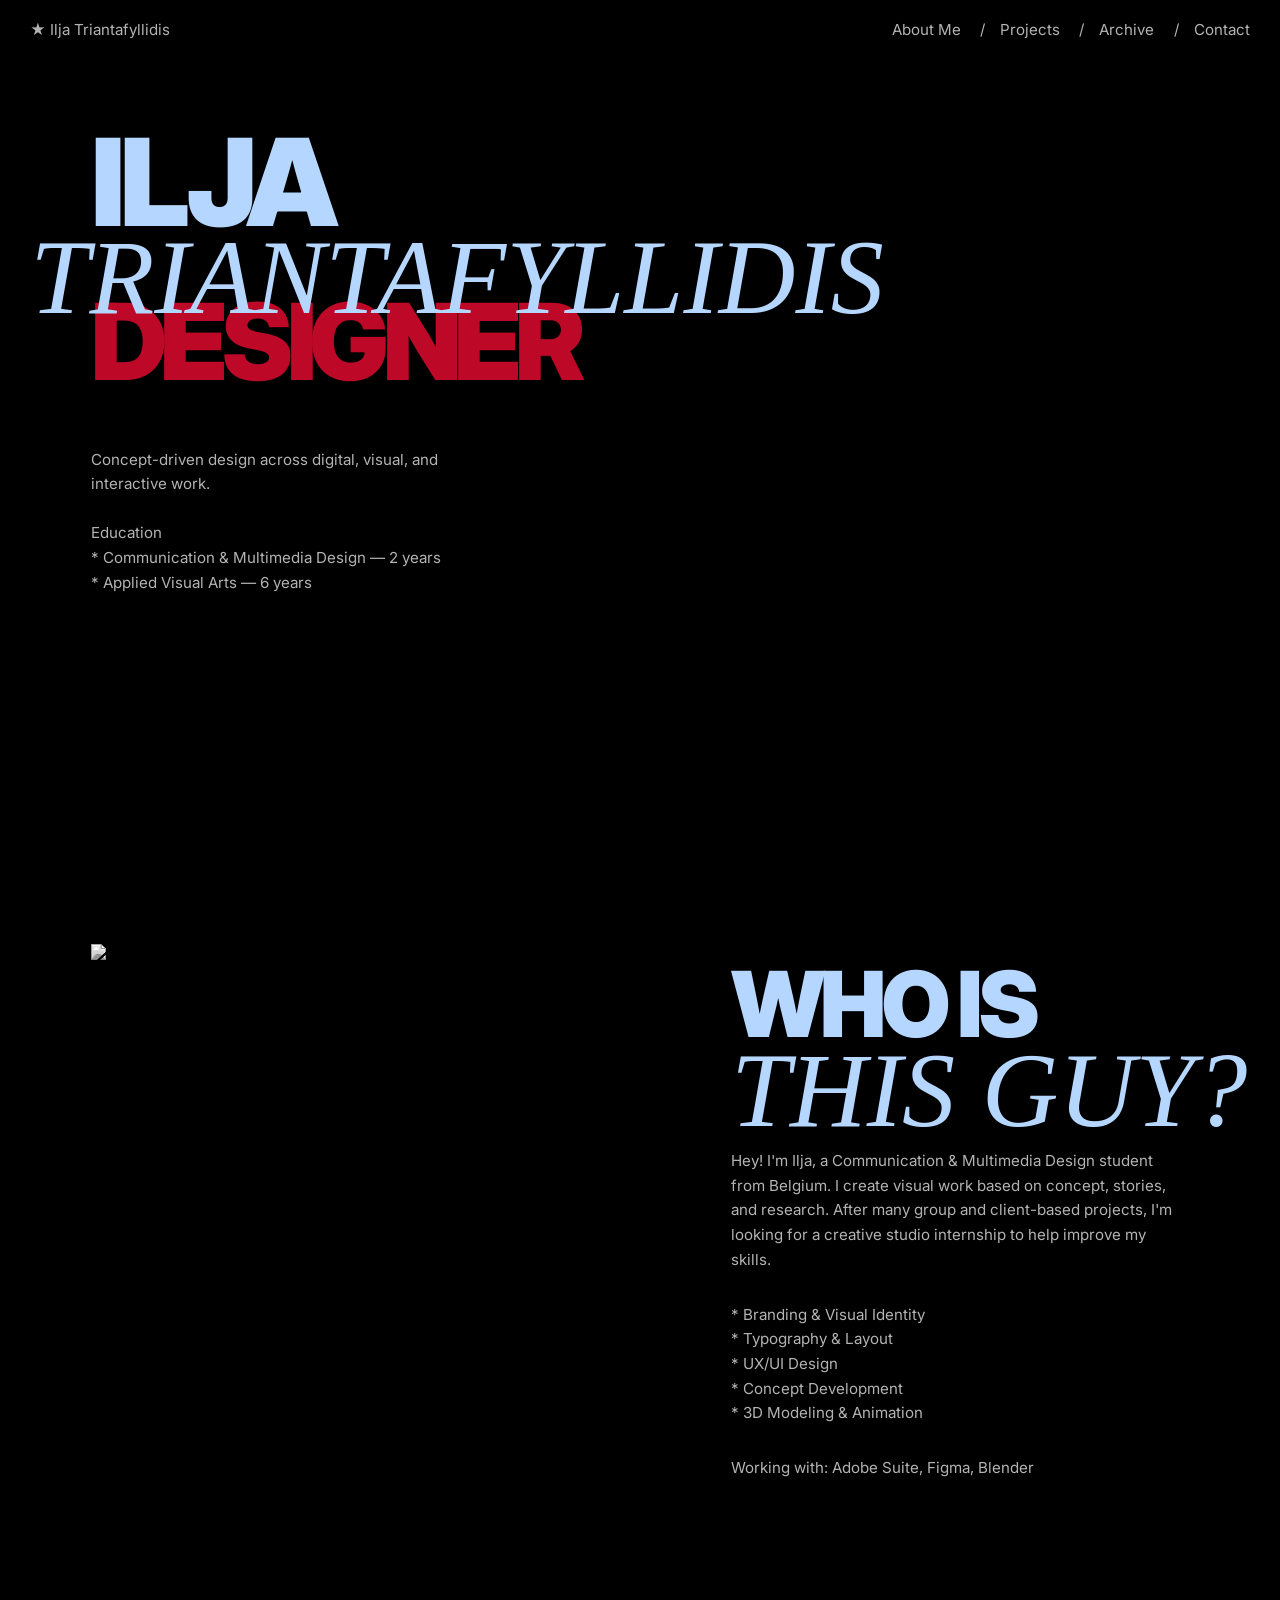
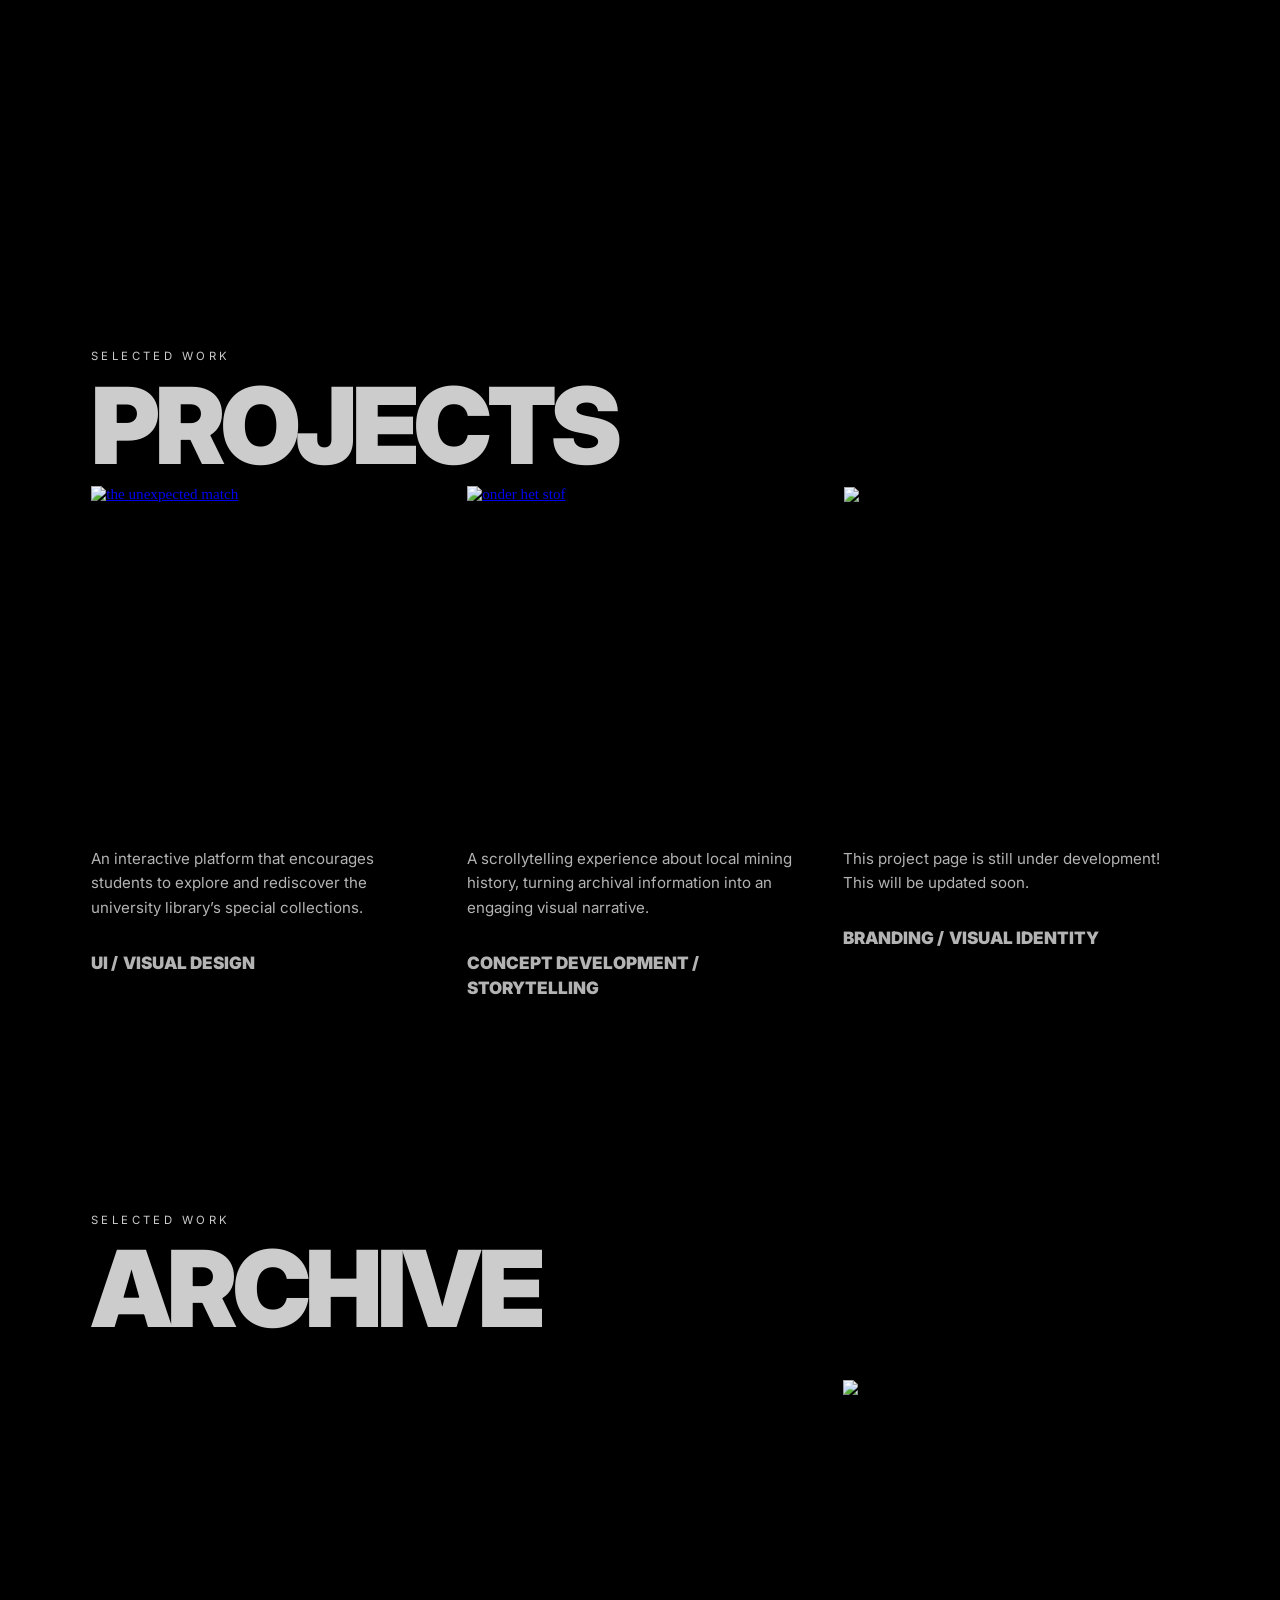
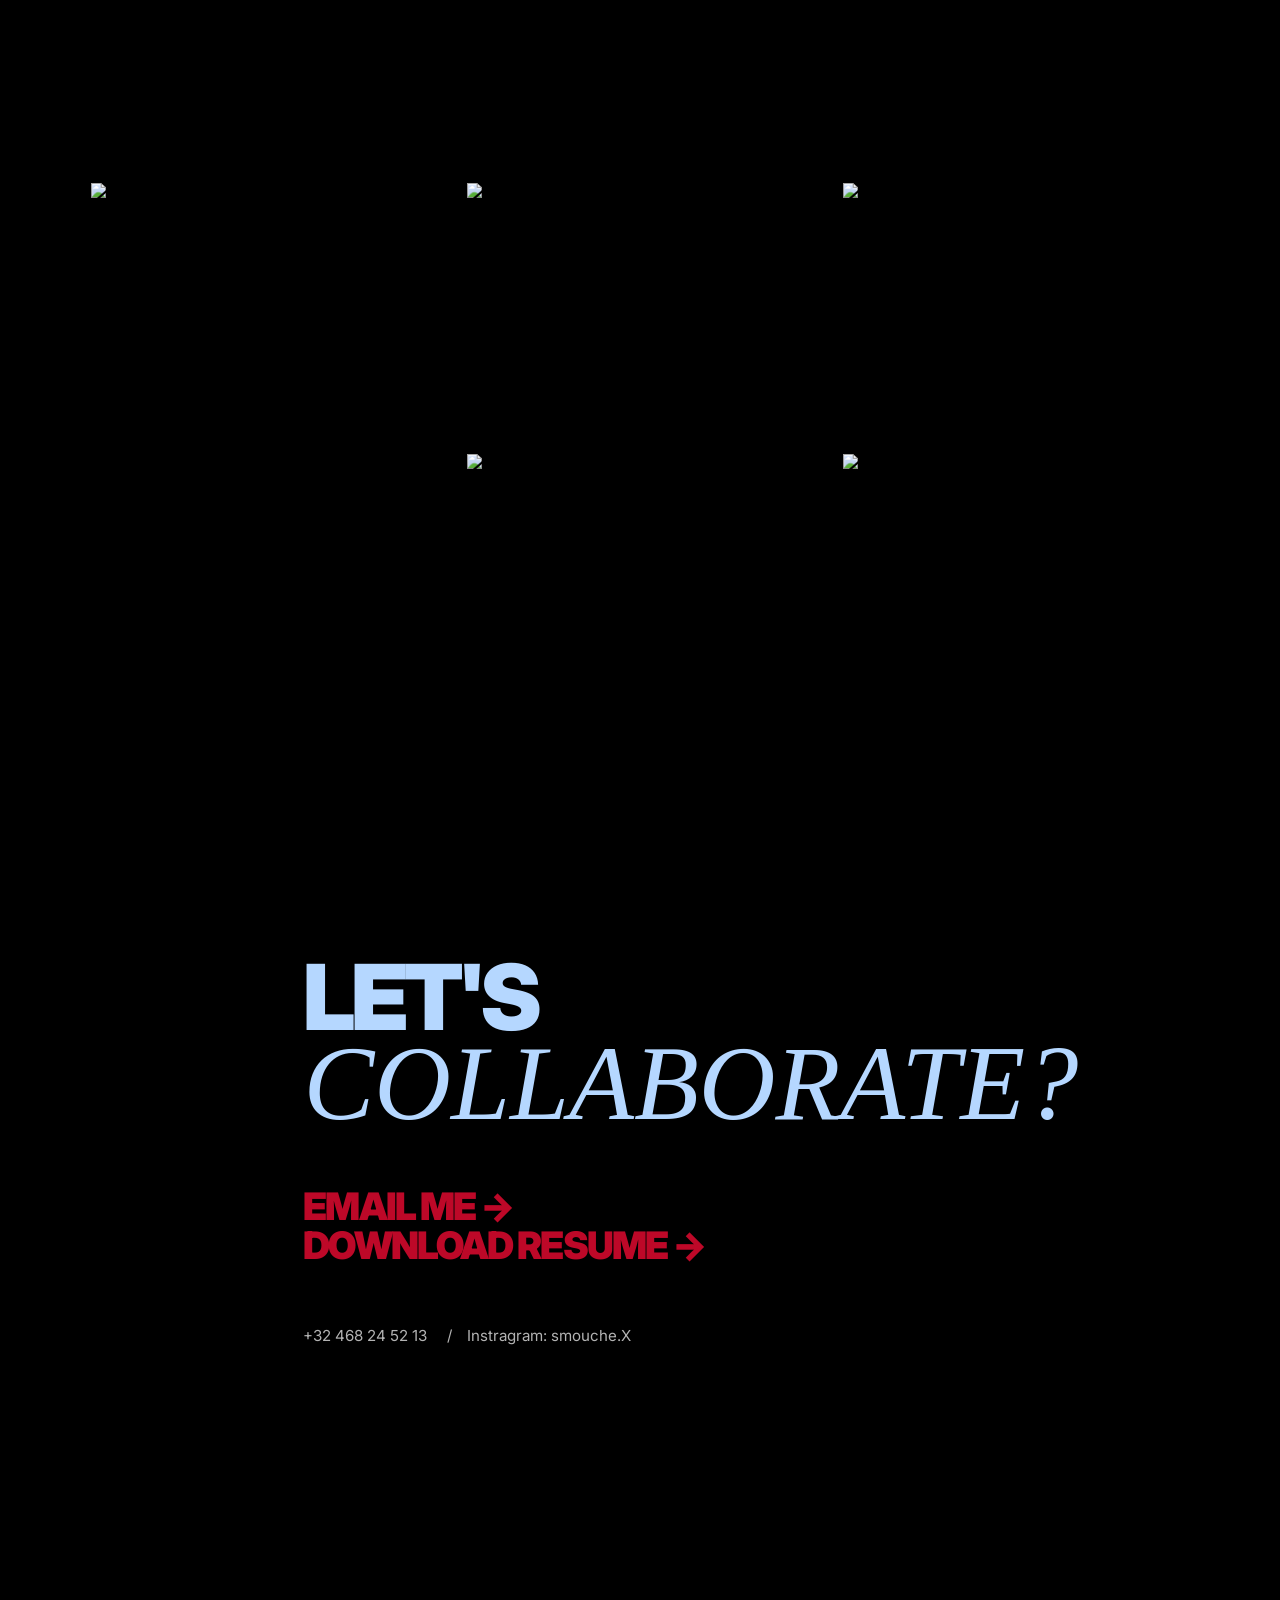
==== index.html @ 1c931ab2 "Add files via upload" ====
<!DOCTYPE html>
<html lang="en">

<head>
    <meta charset="UTF-8">
    <meta name="viewport" content="width=device-width, initial-scale=1.0">
    <meta name="description"
        content="Portfolio of Ilja Triantafyllidis, showcasing UX, visual design, and interactive projects.">
    <title>Ilja Triantafyllidis Portfolio</title>
    <link rel="stylesheet" href="css/reset.css">
    <link rel="stylesheet" href="css/style.css">

    <link rel="preconnect" href="https://fonts.googleapis.com">
    <link rel="preconnect" href="https://fonts.gstatic.com" crossorigin>
    <link
        href="https://fonts.googleapis.com/css2?family=Inter:ital,opsz,wght@0,14..32,100..900;1,14..32,100..900&display=swap"
        rel="stylesheet">
</head>

<body>
    <div class="pageRevealOverlay" aria-hidden="true"></div>

    <nav class="siteNav" aria-label="Primary navigation">
        <div class="siteNavBrand navLeft">
            <a href="index.html#top" class="homeLink">★ Ilja Triantafyllidis</a>
        </div>
        <div class="siteNavLinks">
            <ul class="siteNavList ulWhite">
                <li><a href="index.html#about">About Me</a></li>
                <li><a href="index.html#projects">Projects</a></li>
                <li><a href="index.html#archive">Archive</a></li>
                <li><a href="index.html#contact">Contact</a></li>
            </ul>
        </div>
    </nav>

    <div class="siteBackground background" aria-hidden="true">
        <div class="siteBackgroundLayer background1">
            <img src="assets/img/radialGradient.svg" alt="background gradient" class="radialGradientTop">
            <img src="assets/img/radialGradient.svg" alt="background gradient" class="radialGradientBottom">
            <div class="siteBackgroundFade fadeGradient"></div>
        </div>
    </div>

    <main id="top" class="siteMain">

        <section class="hero frame" aria-label="Introduction">
            <div class="heroTitle">
                <h1>ILJA</h1>
                <h2>TRIANTAFYLLIDIS</h2>
                <h3>DESIGNER</h3>
            </div>
            <p>Concept-driven design across digital, visual, and interactive work.<br><br>
                Education<br>* Communication & Multimedia Design — 2 years<br>* Applied Visual Arts — 6 years
            </p>
        </section>

        <section class="intro frame" id="about" aria-label="About">
            <div class="introMedia leftIntro">
                <figure class="imgIntroBox">
                    <img src="assets/img/port1.jpg" alt="ilja" class="imgIntroContent">
                </figure>
            </div>
            <div class="introContent rightIntro">
                <h4>WHO IS</h4>
                <h2> THIS GUY?</h2>
                <p>Hey! I'm Ilja, a Communication & Multimedia Design student from Belgium.
                    I create visual work based on concept, stories, and research.
                    After many group and client-based projects, I'm looking for a creative studio internship
                    to help improve
                    my skills.</p>
                <p>* Branding & Visual Identity<br>
                    * Typography & Layout<br>
                    * UX/UI Design<br>
                    * Concept Development<br>
                    * 3D Modeling & Animation</p>
                <p class="noMargin">Working with: Adobe Suite, Figma, Blender</p>
            </div>
        </section>

        <section class="projects" id="projects" aria-label="Projects">
            <h6>SELECTED WORK</h6>
            <h3>PROJECTS</h3>
            <div class="projectItems">
                <article class="projectItem">
                    <a href="theUnexpectedMatch.html">
                        <img src="assets/img/theUnexpectedMatch.png" alt="the unexpected match" class="projectImg">
                    </a>
                    <p>An interactive platform that encourages students to explore and rediscover the university
                        library’s special collections.</p>
                    <ul>
                        <li>UI</li>
                        <li>VISUAL DESIGN</li>
                    </ul>
                </article>
                <article class="projectItem">
                    <a href="underTheDust.html">
                        <img src="assets/img/onderHetStof.png" alt="onder het stof" class="projectImg">
                    </a>
                    <p>A scrollytelling experience about local mining history, turning archival information into an
                        engaging visual narrative.</p>
                    <ul>
                        <li>CONCEPT DEVELOPMENT</li>
                        <li>STORYTELLING</li>
                    </ul>
                </article>
                <article class="projectItem">
                    <a href="codeCompass.html">
                        <img src="assets/img/codeCompass.svg" alt="" class="projectImg">
                    </a>
                    <p>This project page is still under development! This will be updated soon.</p>
                    <ul>
                        <li>BRANDING</li>
                        <li>VISUAL IDENTITY</li>
                    </ul>
                </article>

            </div>
        </section>

        <section class="archive" id="archive" aria-label="Archive">
            <h6>SELECTED WORK</h6>
            <h3>ARCHIVE</h3>

            <div class="archiveGrid" aria-label="Archive gallery">
                <article class="archiveCell archiveItem cell-a">
                    <video class="archiveImg" muted loop autoplay playsinline>
                        <source src="assets/img/blenderAnimation.mp4" type="video/mp4">
                    </video>
                    <span class="archiveTitle">Blender Animation</span>
                </article>
                <article class="archiveCell archiveItem cell-b">
                    <img src="assets/img/B.png" alt="Archive image 2" class="archiveImg">
                    <span class="archiveTitle">Blender Scene</span>
                </article>
                <article class="archiveCell archiveItem cell-c">
                    <img src="assets/img/A.png" alt="Archive image 1" class="archiveImg">
                    <span class="archiveTitle">Blender Scene</span>
                </article>
                <article class="archiveCell archiveItem archivePan cell-d">
                    <img src="assets/img/D.jpg" alt="Archive image 4" class="archiveImg">
                    <span class="archiveTitle">Digital Illustration</span>
                </article>
                <article class="archiveCell archiveItem cell-e">
                    <img src="assets/img/E.jpg" alt="Archive image 5" class="archiveImg">
                    <span class="archiveTitle">Digital Illustration</span>
                </article>
                <article class="archiveCell archiveItem cell-f">
                    <img src="assets/img/F.jpg" alt="Archive image 6" class="archiveImg">
                    <span class="archiveTitle">Digital Illustration</span>
                </article>
                <article class="archiveCell archiveItem cell-g">
                    <img src="assets/img/G.jpg" alt="Archive image 7" class="archiveImg">
                    <span class="archiveTitle">Digital Illustration</span>
                </article>
            </div>


        </section>

        <aside class="archiveModal" id="archiveModal" aria-hidden="true" role="dialog" aria-modal="true"
            aria-label="Archive image viewer">
            <button type="button" class="archiveModalClose" id="archiveModalClose"
                aria-label="Close image popup">×</button>
            <div class="archiveModalViewport" id="archiveModalViewport">
                <img src="" alt="" class="archiveModalImage" id="archiveModalImage">
            </div>
        </aside>

        <section class="contact frame" id="contact" aria-label="Contact">
            <h4>LET'S</h4>
            <h2>COLLABORATE?</h2>
            <div class="contactLinks">
                <a href="mailto:triantafyllidis.ilja@gmail.com">EMAIL ME →</a>
                <a href="assets/files/Ilja_Resume.pdf" download>DOWNLOAD RESUME →</a>
            </div>
            <ul class="contactMeta ulWhite">
                <li><a href="tel:+32468245213">+32 468 24 52 13</a></li>
                <li><a href="https://instagram.com/smouche.X" target="_blank" rel="noopener noreferrer">Instragram: smouche.X</a></li>
            </ul>
        </section>

    </main>

    <div class="background2" aria-hidden="true">
        <img src="assets/img/radialGradient2.svg" alt="" class="radialGradientContact">
    </div>



    <script src="js/script.js"></script>
</body>

</html>
---- css/style.css ----
/* Custom styles */

/* ========================================
   PAGE REVEAL ANIMATION
   ======================================== */

@keyframes revealPage {
    0% {
        transform: translateX(-40vw) skewX(-20deg);
        width: 200%;
    }

    100% {
        transform: translateX(200vw) skewX(-20deg);
        width: 200%;
    }
}

.pageRevealOverlay {
    position: fixed;
    top: calc(-8vh / var(--page-zoom-scale, 1));
    left: 0;
    width: 200%;
    height: calc(116vh / var(--page-zoom-scale, 1));
    background-color: #000000;
    z-index: 9999;
    transform-origin: left center;
}

body.page-ready .pageRevealOverlay {
    animation: revealPage 1.2s ease-in-out forwards;
}

/* ========================================
   DESIGN TOKENS & VARIABLES
   ======================================== */

/* Color Palette */
:root {
    /* Text Colors */
    --color-text-primary: #ffffff;
    --color-text-secondary: #B5D7FF;
    --color-text-accent: #BD0828;

    /* Background Colors */
    --color-background-dark: #000000;

    /* Spacing Scale */
    --spacing-xs: 4px;
    --spacing-sm: 8px;
    --spacing-md: 16px;
    --spacing-lg: 32px;
    --spacing-xl: 64px;
    --spacing-2xl: 96px;
    --spacing-3xl: 128px;
    --spacing-4xl: 160px;
    --spacing-5xl: 224px;

    /* Animation */
    --timing-fast: 150ms;
    --timing-base: 200ms;
    --timing-slow: 300ms;
    --timing-slower: 700ms;
    --timing-slowest: 900ms;
    --easing-standard: cubic-bezier(0.22, 1, 0.36, 1);
    --easing-ease: ease;

    /* Z-Index Scale */
    --z-background: -10;
    --z-base: 0;
    --z-content: 1;
    --z-elevated: 5;
    --z-overlay: 10;
    --z-nav: 30;
    --z-modal: 200;

    /* Breakpoints */
    --breakpoint-md: 900px;
    --breakpoint-sm: 768px;

    /* Deprecated: Use new naming */
    --color-primarytext: #ffffff;
    --color-secondarytext: #B5D7FF;
    --color-accenttext: #BD0828;
    --color-background: #000000;
}

/* Typography */

h3,
h5,
h6,
p {
    opacity: 0.8;
}

h1 {
    font-family: 'Inter';
    font-size: 128px;
    font-style: normal;
    font-weight: 900;
    line-height: 128px;
    letter-spacing: -5px;
    color: var(--color-text-secondary);
}

h2 {
    font-family: Georgia;
    font-size: 112px;
    font-style: italic;
    font-weight: 400;
    line-height: 72px;
    color: var(--color-text-secondary);
}

.h2-reveal {
    transition: left 700ms cubic-bezier(0.22, 1, 0.36, 1) 400ms;
    will-change: left;
}

h3 {
    font-family: 'Inter';
    font-size: 112px;
    font-style: normal;
    font-weight: 900;
    line-height: 128px;
    letter-spacing: -5px;
    color: var(--color-text-primary);
}

h4 {
    font-family: 'Inter';
    font-size: 96px;
    font-style: normal;
    font-weight: 900;
    line-height: 128px;
    letter-spacing: -5px;
    color: var(--color-text-secondary);
}

h5 {
    font-family: 'Inter';
    font-size: 72px;
    font-style: normal;
    font-weight: 900;
    line-height: 72px;
    letter-spacing: -4px;
    color: var(--color-text-primary);
}

h6 {
    font-family: 'Inter';
    font-size: 12px;
    font-style: normal;
    font-weight: 400;
    line-height: 16px;
    letter-spacing: 3.6px;
    color: var(--color-text-primary);
}

p {
    font-family: 'Inter';
    font-size: 16px;
    font-style: normal;
    font-weight: 400;
    line-height: 26px;
    opacity: 0.7;
    color: var(--color-text-primary);
    margin-bottom: var(--spacing-lg);
}

span {
    font-weight: 900;
}

.contactLinks a {
    font-family: 'Inter';
    font-size: 40px;
    font-style: normal;
    font-weight: 900;
    line-height: 38px;
    letter-spacing: -2px;
    color: var(--color-text-accent);
    text-decoration: none;
    display: inline-block;
    width: fit-content;
    transform-origin: left center;
    transform: skewX(0deg);
    transition: transform 240ms var(--easing-standard);
}

.contactLinks a:hover {
    transform: skewX(-20deg);
}

.contactMeta a,
.contactMeta a:link,
.contactMeta a:visited,
.contactMeta a:active {
    font: inherit;
    font-style: normal;
    line-height: inherit;
    letter-spacing: 0;
    color: inherit;
    text-decoration: none;
    font-weight: 400;
    display: inline-block;
    transform-origin: left center;
    transform: skewX(0deg);
    transition: transform 240ms var(--easing-standard), font-weight var(--timing-fast) var(--easing-ease), opacity var(--timing-base) var(--easing-ease);
}

.contactMeta a:hover {
    transform: skewX(-20deg);
    opacity: 1;
}

ul {
    font-family: 'Inter';
    font-size: 18px;
    font-style: normal;
    font-weight: 900;
    line-height: 26px;
    opacity: 0.7;
    color: var(--color-text-primary);
    display: flex;
    flex-wrap: wrap;
    margin-bottom: var(--spacing-lg);
}

.ulWhite {
    font-weight: 400;
    font-size: 16px;
}

.ulWhite li:not(:last-child)::after {
    margin-left: var(--spacing-md);
    margin-right: var(--spacing-md);
}

li:not(:last-child)::after {
    content: " /";
    margin-right: 5px;
}

/* Overall */

body {
    position: relative;
    background: var(--color-background-dark);
}

html {
    scroll-behavior: smooth;
}

main {
    display: flex;
    flex-direction: column;
    max-width: 1440px;
    padding-left: var(--spacing-2xl);
    padding-right: var(--spacing-2xl);
    margin: 0 auto;
}


/* nav */

nav {
    position: fixed;
    top: 0;
    left: 0;
    width: 100%;
    height: 64px;
    display: flex;
    align-items: center;
    justify-content: space-between;
    padding-left: var(--spacing-lg);
    padding-right: var(--spacing-lg);
    box-sizing: border-box;
    z-index: var(--z-nav);
    background-color: transparent;
    transition: background-color var(--timing-slow) var(--easing-ease);
}

nav.is-scrolled {
    background-color: var(--color-background-dark);
}

nav p,
nav ul {
    margin: 0;
}

nav .homeLink {
    font-family: 'Inter';
    font-size: 16px;
    font-style: normal;
    font-weight: 400;
    line-height: 26px;
    opacity: 0.7;
    color: var(--color-text-primary);
    text-decoration: none;
    letter-spacing: 0;
    display: inline-block;
    transform-origin: left center;
    transform: skewX(0deg);
    transition: transform 240ms var(--easing-standard), opacity var(--timing-base) var(--easing-ease);
}

nav .homeLink:hover {
    transform: skewX(-20deg);
    opacity: 1;
}

nav .ulWhite a {
    font: inherit;
    font-style: normal;
    line-height: inherit;
    letter-spacing: 0;
    color: inherit;
    text-decoration: none;
    font-weight: 400;
    display: inline-block;
    transform-origin: left center;
    transform: skewX(0deg);
    transition: transform 240ms var(--easing-standard), font-weight var(--timing-fast) var(--easing-ease), opacity var(--timing-base) var(--easing-ease);
}

nav .ulWhite a:hover {
    transform: skewX(-20deg);
    opacity: 1;
}

nav .ulWhite a.active {
    font-weight: 900;
}

#top,
#projects,
#about,
#archive,
#contact {
    scroll-margin-top: 32px;
}

/* jumpbutton */

.jumpButton {
    position: fixed;
    bottom: 32px;
    right: 32px;
    z-index: 100;
}

.jumpLink {
    font-family: 'Inter';
    font-size: 32px;
    font-style: normal;
    font-weight: 900;
    line-height: 38px;
    letter-spacing: -1px;
    color: var(--color-text-primary);
    text-decoration: none;
    display: inline-block;
    transform-origin: left center;
    transform: skewX(0deg);
    transition: transform 240ms var(--easing-standard);
}

.jumpLink:hover {
    transform: skewX(-20deg);
}

/* frames */

.frame {
    min-height: 700px;
    max-height: 1000px;
}

/* red background */

.background1 {
    position: absolute;
    top: -50px;
    left: 0;
    width: 100%;
    z-index: var(--z-background);
    opacity: 1;
}

@media (prefers-reduced-motion: reduce) {
    .background1 {
        opacity: 1;
        transition: none;
    }

    .background2 {
        opacity: 1;
        transition: none;
    }
}

.radialGradientTop {
    position: relative;
    top: -200px;
    width: 100%;
}

.radialGradientBottom {
    position: relative;
    top: -500px;
    transform: scaleY(-1);
    width: 100%;
}

.fadeGradient {
    position: relative;
    top: -1200px;
    left: 0;
    width: 100%;
    height: 700px;
    background: linear-gradient(to bottom, rgba(0, 0, 0, 0) 0%, var(--color-background-dark) 100%);
    z-index: var(--z-base);
}

.radialGradientContact {
    position: absolute;
    bottom: 0;
    left: 0;
    width: 100%;
    display: block;
}

.background2 {
    position: absolute;
    left: 0;
    bottom: 0;
    width: 100%;
    z-index: var(--z-background);
    opacity: 0;
    transition: opacity var(--timing-slowest) var(--easing-ease);
    pointer-events: none;
}

body.is-loaded .background2 {
    opacity: 1;
}

/* Hero */

.hero {
    box-sizing: border-box;
    height: 100vh;
    padding-top: var(--spacing-3xl);
}

.hero p {
    width: 418px;
    margin-top: var(--spacing-md);
}

.hero h6 {
    margin-bottom: 32px;
}

.heroTitle h3 {
    color: var(--color-text-accent);
    position: relative;
    top: -32px;
    z-index: 5;
    opacity: 1;
    letter-spacing: -7px;
}

.heroTitle h2 {
    position: relative;
    left: -64px;
    z-index: 10;
}

/* Introduction */

.intro {
    box-sizing: border-box;
    height: 100vh;
    padding-top: var(--spacing-2xl);
    padding-bottom: var(--spacing-2xl);
    display: flex;
    flex-direction: row;
    margin-bottom: var(--spacing-4xl);
}

.intro .leftIntro,
.intro .introMedia {
    width: 50%;
    padding-right: var(--spacing-2xl);
    box-sizing: border-box;
}

.intro .rightIntro,
.intro .introContent {
    padding-left: var(--spacing-2xl);
    width: 50%;
    box-sizing: border-box;
}

.imgIntroBox {
    width: 100%;
    height: 100%;
    overflow: hidden;
}

.imgIntroContent {
    display: block;
    width: 100%;
    height: 100%;
    object-fit: cover;
    object-position: center;
    filter: grayscale(100%);
}

.intro h2 {
    position: relative;
    top: -10px;
    left: -252px;
    z-index: 10;
    width: fit-content;
    white-space: nowrap;
    margin-bottom: 16px;
}

.intro .noMargin {
    margin: 0;
}

/* Projects */

.projects {
    box-sizing: border-box;
    padding-top: 96px;
    padding-bottom: 96px;
}

.projectItems {
    display: flex;
    gap: var(--spacing-lg);
}

.projectItem {
    flex: 1;
    min-width: 0;
    position: relative;
}

.projectItem>a {
    position: relative;
    display: block;
}

.projectItem>a::before {
    content: "";
    position: absolute;
    top: 0;
    left: 0;
    width: 100%;
    aspect-ratio: 1/1;
    background: var(--color-text-secondary);
    opacity: 0;
    transform: translateX(0);
    transition: transform var(--timing-slow) var(--easing-ease), opacity var(--timing-slow) var(--easing-ease);
    pointer-events: none;
}

.projectImg {
    position: relative;
    z-index: 1;
    display: block;
    width: 100%;
    aspect-ratio: 1/1;
    object-fit: cover;
    object-position: center;
    margin-bottom: var(--spacing-md);
    transition: transform var(--timing-slow) var(--easing-ease);
}

.projectItem>a:hover::before {
    opacity: 1;
    transform: translateX(-10px);
}

.projectItem>a:hover .projectImg {
    transform: skewX(-6deg) translateX(6px);
}

/* archive */

.archive {
    box-sizing: border-box;
    padding-bottom: 96px;
    padding-top: 96px;
}

.archiveGrid {
    width: 100%;
    margin-top: 32px;
    display: grid;
    gap: var(--spacing-lg);
    grid-template-columns: repeat(3, minmax(0, 1fr));
    grid-template-rows: 1.55fr 1fr 1fr;
    grid-template-areas:
        "a a b"
        "c d e"
        "c f g";
    aspect-ratio: 6 / 5;
}

.archiveCell {
    position: relative;
    min-width: 0;
    min-height: 0;
    cursor: pointer;
}

.cell-a {
    grid-area: a;
}

.cell-b {
    grid-area: b;
}

.cell-c {
    grid-area: c;
}

.cell-d {
    grid-area: d;
}

.cell-e {
    grid-area: e;
}

.cell-f {
    grid-area: f;
}

.cell-g {
    grid-area: g;
}

.archiveItem::before {
    content: "";
    position: absolute;
    top: 0;
    left: 0;
    width: 100%;
    height: 100%;
    background: var(--color-text-secondary);
    opacity: 0;
    transform: translateX(0);
    transition: transform var(--timing-slow) var(--easing-ease), opacity var(--timing-slow) var(--easing-ease);
    pointer-events: none;
    z-index: 0;
}

.archiveImg {
    position: relative;
    z-index: 1;
    display: block;
    width: 100%;
    height: 100%;
    object-fit: cover;
    object-position: center;
    filter: brightness(1);
    transition: transform var(--timing-slow) var(--easing-ease), filter var(--timing-slow) var(--easing-ease);
}

.archiveTitle {
    position: absolute;
    top: var(--spacing-md);
    left: var(--spacing-md);
    z-index: 2;
    margin: 0;
    margin-left: 30px;
    font-family: 'Inter';
    font-size: 14px;
    font-style: normal;
    font-weight: 700;
    line-height: 1.2;
    letter-spacing: 0.5px;
    color: var(--color-text-primary);
    opacity: 0;
    transform: skewX(0deg) translateX(0) translateY(-4px);
    transition: opacity var(--timing-base) var(--easing-ease), transform var(--timing-base) var(--easing-ease);
    pointer-events: none;
}

.archivePan {
    overflow: visible;
}

.archivePanViewport,
.archiveModalViewport {
    position: absolute;
    inset: 0;
    display: flex;
    align-items: center;
    justify-content: center;
    transition: transform var(--timing-slow) var(--easing-ease);
}

.archivePanViewport {
    overflow: visible;
}

.archivePanClip {
    position: absolute;
    inset: 0;
    overflow: hidden;
}

.archivePanTrack,
.archiveModalTrack {
    display: flex;
    width: max-content;
    height: 100%;
    gap: 5px;
    will-change: transform;
    animation: archivePanLoop 60s linear infinite;
}

.archivePanTrack img,
.archiveModalTrack img {
    display: block;
    height: 100%;
    width: auto;
    flex: 0 0 auto;
    object-fit: cover;
    object-position: left center;
}

.archiveItem:hover::before {
    opacity: 1;
    transform: translateX(-10px);
}

.archiveItem:hover .archiveImg {
    transform: skewX(-6deg) translateX(6px);
    filter: brightness(0.72);
}

.archiveItem:hover .archiveTitle,
.archiveItem:focus-within .archiveTitle {
    opacity: 1;
    transform: skewX(-6deg) translateX(6px) translateY(0);
}

.archivePan:hover .archivePanViewport {
    transform: skewX(-6deg) translateX(6px);
}

@keyframes archivePanLoop {
    0% {
        transform: translateX(0);
    }

    100% {
        transform: translateX(calc(-50% - 2.5px));
    }
}

@media (max-width: 900px) {
    .archiveGrid {
        aspect-ratio: auto;
        grid-template-columns: repeat(2, minmax(0, 1fr));
        grid-template-rows: auto;
        grid-template-areas:
            "a a"
            "b c"
            "d e"
            "f g";
    }

    .archiveCell {
        aspect-ratio: 3 / 2;
    }

    .cell-c {
        aspect-ratio: 2 / 3;
    }
}

.archiveModal {
    position: fixed;
    inset: 0;
    z-index: var(--z-modal);
    display: flex;
    align-items: center;
    justify-content: center;
    padding: var(--spacing-lg);
    background: rgba(0, 0, 0, 0.82);
    opacity: 0;
    pointer-events: none;
    transition: opacity var(--timing-slow) var(--easing-ease);
}

.archiveModal.is-open {
    opacity: 1;
    pointer-events: auto;
}

.archiveModalImage {
    max-width: min(1100px, calc(100vw - 64px));
    max-height: calc(100vh - 64px);
    width: auto;
    height: auto;
    object-fit: contain;
    box-shadow: 0 14px 48px rgba(0, 0, 0, 0.45);
}

.archiveModal.is-pan {
    overflow: hidden;
}

.archiveModalViewport {
    position: relative;
    width: min(1100px, calc(100vw - 64px));
    height: min(100vh - 64px, 900px);
}

.archiveModal.is-pan .archiveModalViewport {
    width: min(85vw, 1100px);
    height: min(80vh, 900px);
    cursor: pointer;
    box-sizing: border-box;
}

.archiveModal.is-pan .archiveModalImage {
    max-width: none;
    max-height: none;
}

.archiveModalClose {
    position: absolute;
    top: 18px;
    right: 24px;
    border: 0;
    background: transparent;
    color: var(--color-text-primary);
    font-family: 'Inter';
    font-size: 40px;
    font-weight: 400;
    line-height: 1;
    opacity: 0.8;
    cursor: pointer;
}

.archiveModalClose:hover {
    opacity: 1;
}

body.is-modal-open {
    overflow: hidden;
}

/* contact */

.contact {
    box-sizing: border-box;
    height: 100vh;
    padding-top: var(--spacing-4xl);
    padding-left: var(--spacing-5xl);
}

.contact h2 {
    position: relative;
    top: -10px;
    left: -60px;
    z-index: 10;
    width: fit-content;
    white-space: nowrap;
}

.contact p {
    width: 512px;
    margin-top: 16px;
}

.contactLinks {
    display: flex;
    gap: 4px;
    margin-top: 64px;
    flex-direction: column;
}

.contact ul {
    margin-top: 64px;
}

/* projects */


.projectHeroImg {
    position: absolute;
    top: 0;
    left: 50%;
    width: calc(100vw / var(--page-zoom-scale, 1));
    height: calc(100vh / var(--page-zoom-scale, 1));
    transform: translateX(-50%);
    z-index: 0;
    overflow: hidden;
}

.projectHeroImg img {
    display: block;
    width: 100%;
    height: 100%;
    object-fit: cover;
    object-position: center;
}

.projectHeroImg .imageGradient {
    position: absolute;
    inset: 0;
    background: linear-gradient(to right, rgba(0, 0, 0, 1) 0%, rgba(0, 0, 0, 0) 100%);
    pointer-events: none;
}

.projectHero {
    box-sizing: border-box;
    position: relative;
    height: 100vh;
    padding-top: 96px;
    padding-bottom: 96px;
    min-height: 700px;
    overflow: hidden;
}

.projectHero>* {
    position: relative;
    z-index: 1;
}

.projectHero h1 {
    color: var(--color-primarytext);
    position: relative;
    top: -32px;
    z-index: 5;
    opacity: 1;
    letter-spacing: -7px;
}

.projectHero p {
    width: 512px;
    margin-top: 16px;
    z-index: 5;
}

.projectHeroInfo p {
    width: auto;
}

.projectHeroInfo {
    display: flex;
    gap: 32px;
    margin-top: 32px;
    z-index: 5;
}

/* project problem */

.projectProblem h5 {
    margin-bottom: 16px;
}

.projectProblem {
    box-sizing: border-box;
    height: 100vh;
    padding-top: 128px;
    padding-bottom: 96px;
    min-height: 700px;
}

.projectProblemText {
    width: 512px;
}


.projectProblemImg {
    position: absolute;
    top: calc(100vh / var(--page-zoom-scale, 1));
    right: 0;
    width: calc(50vw / var(--page-zoom-scale, 1));
    height: calc(100vh / var(--page-zoom-scale, 1));
    overflow: hidden;
}


.projectProblemImg img,
.projectProblemImg .projectProblemImgContent {
    display: block;
    width: 100%;
    height: 100%;
    object-fit: cover;
    object-position: right center;
}

.projectProblemImg .imageGradient {
    position: absolute;
    inset: 0;
    background:
        linear-gradient(to top, rgba(0, 0, 0, 1) 0%, rgba(0, 0, 0, 0) 65%),
        linear-gradient(to right, rgba(0, 0, 0, 1) 0%, rgba(0, 0, 0, 0) 100%);
    z-index: 2;
    pointer-events: none;
}

.UTD {
    margin-top: 70px;
}

/* project quote */


.projectQuote {
    box-sizing: border-box;
    height: calc(150vh / var(--page-zoom-scale, 1));
    padding-top: 0;
    padding-bottom: 0;
    min-height: 700px;
}

.projectQuote h2 {
    position: sticky;
    top: 0;
    height: calc(100vh / var(--page-zoom-scale, 1));
    display: flex;
    justify-content: center;
    align-items: center;
    width: 640px;
    margin: 0 auto;
    font-size: 24px;
    text-align: center;
    font-size: 40px;
    line-height: 39px;
}

@media (max-width: 900px) {
    .projectQuote {
        height: calc(118vh / var(--page-zoom-scale, 1));
    }

    .projectQuote h2 {
        width: min(88vw, 640px);
        line-height: 1.2;
    }
}

/* project field research */

.projectFieldResearch h5 {
    margin-bottom: 16px;
}

.projectFieldResearch {
    box-sizing: border-box;
    padding-bottom: 128px;
}

.projectFieldResearch .content,
.projectFieldResearch .researchGrid {
    display: flex;
    gap: 32px;
    flex-direction: column;
}

.projectFieldResearch p {
    margin-bottom: 16px;
}

.projectFieldResearch .content .left,
.projectFieldResearch .content .right,
.projectFieldResearch .researchColumn {
    width: 512px;

}

.projectFieldResearch .content img,
.projectFieldResearch .researchGrid img {
    width: 100%;
    aspect-ratio: 16/10;
    object-fit: cover;
    object-position: center;
}

/* project insights */

.projectInsights h5 {
    margin-bottom: 16px;
}

.projectInsights {
    box-sizing: border-box;
    padding-bottom: 128px;
    min-height: 700px;
    display: flex;
    gap: 64px;
}

.projectInsights .left,
.projectInsights .insightsNarrative {
    width: 512px;
}

.projectInsights .insightCard {
    width: 384px;
    height: 35%;
    border: 1px solid var(--color-primarytext);
    background-color: var(--color-background);
    display: flex;
    justify-content: center;
    align-items: center;
    align-content: center;
    text-align: center;
    position: relative;
    opacity: 0;
    transform: translateX(80px);
}

.insightCard p {
    width: 224px;
    margin: 0;
    font-weight: 700;
}

.projectInsights .insightCard h2 {
    position: absolute;
    margin: 0;
    font-size: 32px;
}

.projectInsights .insightCard2 h2 {
    top: 10px;
    right: -170px;
}

.projectInsights .insightCard3 h2 {
    top: 40px;
    right: -100px;
}

.insightCard1 {
    z-index: 3;
}

.insightCard2 {
    margin-left: 96px;
    margin-top: -32px;
    z-index: 4;
}

.insightCard3 {
    margin-left: 32px;
    margin-top: -32px;
    z-index: 3;
}

.projectInsights.is-visible .insightCard {
    animation-name: insightCardEnter;
    animation-duration: 700ms;
    animation-timing-function: cubic-bezier(0.22, 1, 0.36, 1);
    animation-fill-mode: forwards;
}

.projectInsights.is-visible .insightCard1 {
    animation-delay: 1s;
}

.projectInsights.is-visible .insightCard2 {
    animation-delay: 1.3s;
}

.projectInsights.is-visible .insightCard3 {
    animation-delay: 1.6s;
}

@keyframes insightCardEnter {
    from {
        opacity: 0;
        transform: translateX(80px);
    }

    to {
        opacity: 1;
        transform: translateX(0);
    }
}

@media (prefers-reduced-motion: reduce) {
    .projectInsights .insightCard {
        opacity: 1;
        transform: none;
        animation: none;
    }
}

/* project sketches */

.projectSketches {
    box-sizing: border-box;
    height: calc(360vh / var(--page-zoom-scale, 1));
}

.projectSketchesScene {
    position: sticky;
    top: 0;
    height: calc(100vh / var(--page-zoom-scale, 1));
    display: flex;
    justify-content: center;
    align-items: center;
    overflow: hidden;
}

.projectSketches h2 {
    width: 640px;
    text-align: center;
    font-size: 40px;
    line-height: 39px;
    z-index: 2;
    pointer-events: none;
}

.sketchImages {
    position: absolute;
    inset: 0;
    z-index: 1;
    pointer-events: none;
}

.sketchImage {
    position: absolute;
    width: 370px;
    max-width: 100%;
    height: auto;
    transform: translateY(120vh);
    will-change: transform;
}

.sketchImage:nth-child(1) {
    left: 6%;
    top: 10%;
}

.sketchImage:nth-child(2) {
    left: 28%;
    top: 32%;
}

.sketchImage:nth-child(3) {
    left: 69%;
    top: 8%;
}

.sketchImage:nth-child(4) {
    left: 3%;
    top: 42%;
}

.sketchImage:nth-child(5) {
    left: 73%;
    top: 38%;
}

.sketchImage:nth-child(6) {
    left: 18%;
    top: 67%;
}

.sketchImage:nth-child(7) {
    left: 53%;
    top: 70%;
}

.sketchImage:nth-child(8) {
    left: 10%;
    top: 80%;
}

@media (max-width: 900px) {
    .projectSketches {
        height: calc(320vh / var(--page-zoom-scale, 1));
    }

    .projectSketches h2 {
        width: min(88vw, 640px);
        font-size: 30px;
        line-height: 1.2;
    }


}

/* project idea */

.projectIdea {
    box-sizing: border-box;
    padding-bottom: 128px;
}

.ideaCards {
    display: flex;
    gap: 32px;
    margin-top: 96px;
    align-items: center;
    justify-content: center;
    margin-bottom: 96px;
}

.ideaCard {
    text-align: center;
}

.ideaCard p {
    margin-top: 16px;
    width: auto;
}

.ideaArrow {
    width: 50px;
    flex-shrink: 0;
}

.projectIdea .explain {
    width: 512px;
}

.ideaCardsUtd {
    position: relative;
    display: block;
    width: fit-content;
    margin-right: auto;
    margin-left: auto;
}

.ideaCardsUtd .ideaCardUtd {
    display: block;
    max-width: 100%;
    height: auto;
}

.ideaCardsUtd::after {
    content: "";
    position: absolute;
    inset: 0;
    background:
        linear-gradient(to top, rgba(0, 0, 0, 1) 0%, rgba(0, 0, 0, 0) 100%) bottom / 100% 20% no-repeat,
        linear-gradient(to left, rgba(0, 0, 0, 1) 0%, rgba(0, 0, 0, 0) 100%) right / 20% 100% no-repeat;
    pointer-events: none;
}

/* project iteration */

.projectIteration {
    box-sizing: border-box;
    padding-top: 128px;
    padding-bottom: 96px;
}

.projectIteration p {
    margin-top: 32px;
    width: 512px;
}

.iterationImg {
    width: 100%;
    margin-top: 32px;
}

/* design decision */

.projectDesignDecision {
    box-sizing: border-box;
    padding-bottom: 128px;
}

.projectDesignDecisionGraphic {
    width: 100%;
    margin-top: 96px;
    margin-bottom: 96px;
}

.projectDesignDecisionGraphic .blocks {
    display: flex;
    gap: 32px;
    margin-top: 16px;
    width: 100%;
}

.projectDesignDecisionGraphic .block {
    flex: 1;
    min-width: 0;
    display: flex;
    flex-direction: column;
    gap: 16px
}

.projectDesignDecisionGraphic .block .color {
    width: 100%;
    height: 200px;
}

.projectDesignDecisionGraphic .color1 {
    background-color: #F6B432;
}

.projectDesignDecisionGraphic .color2 {
    background-color: #B4152A;
}

.projectDesignDecisionGraphic .color3 {
    background-color: #1F88CC;
}

.projectDesignDecisionGraphic .color4 {
    background-color: #E74477;
}

.projectDesignDecisionGraphic .color5 {
    background-color: #7C2B88;
}

.projectDesignDecisionGraphic .arrow {
    width: 100%;
}

.projectDesignDecisionGraphic .arrow img {
    display: block;
    width: 100%;
    height: auto;
    object-fit: contain;
}

.projectDesignDecision p {
    width: 512px;
}

/* project final */

.projectFinalVideo {
    display: block;
    width: 70%;
    max-width: 100%;
    height: auto;
    margin-top: 32px;
    box-sizing: border-box;
    border: 4px solid transparent;
    margin: 64px auto 128px auto;
}

.projectFinalVideo.is-paused {
    border-color: #ffffff;
}

.projectFinal p {
    width: 512px;
}

.projectFinal h5 {
    margin-bottom: 16px;
}

.projectFinal {
    box-sizing: border-box;
    padding-bottom: 128px;
}

.finalLink {
    width: 100%;
    margin-top: 96px;
    margin-bottom: 96px;
    box-sizing: border-box;
}

.finalLink a {
    display: block;
    width: 100%;
    cursor: pointer;
}

.finalLink img {
    display: block;
    width: 100%;
    height: auto;
    object-fit: cover;
    object-position: center;
    transition: border 0.3s ease;
}

.finalLink a:hover img {
    border: 2px solid #ffffff;
    animation: borderPulse 1.5s ease-in-out infinite;
}

@keyframes borderPulse {

    0%,
    100% {
        border-color: rgba(255, 255, 255, 0);
    }

    50% {
        border-color: rgba(255, 255, 255, 1);
    }
}

.projectRecources iframe {
    padding-bottom: 96px;
}

.projectRecources p {
    width: 512px;
}

.projectRecources h5 {
    margin-bottom: 16px;
}

.projectDesign img {
    width: 100%;
    margin-top: 96px;
    margin-bottom: 96px;
}



/* CODE COMPASS */

.devide {
    display: flex;
    margin-top: 96px;
    gap: var(--spacing-2xl);;
}

.devide .left {
    width: 50%;
    box-sizing: border-box;
}

.devide .right {
    width: 50%;
    box-sizing: border-box;
}

.devide img {
    width: 100%;
    height: auto;
    object-fit: cover;
    object-position: center;
}
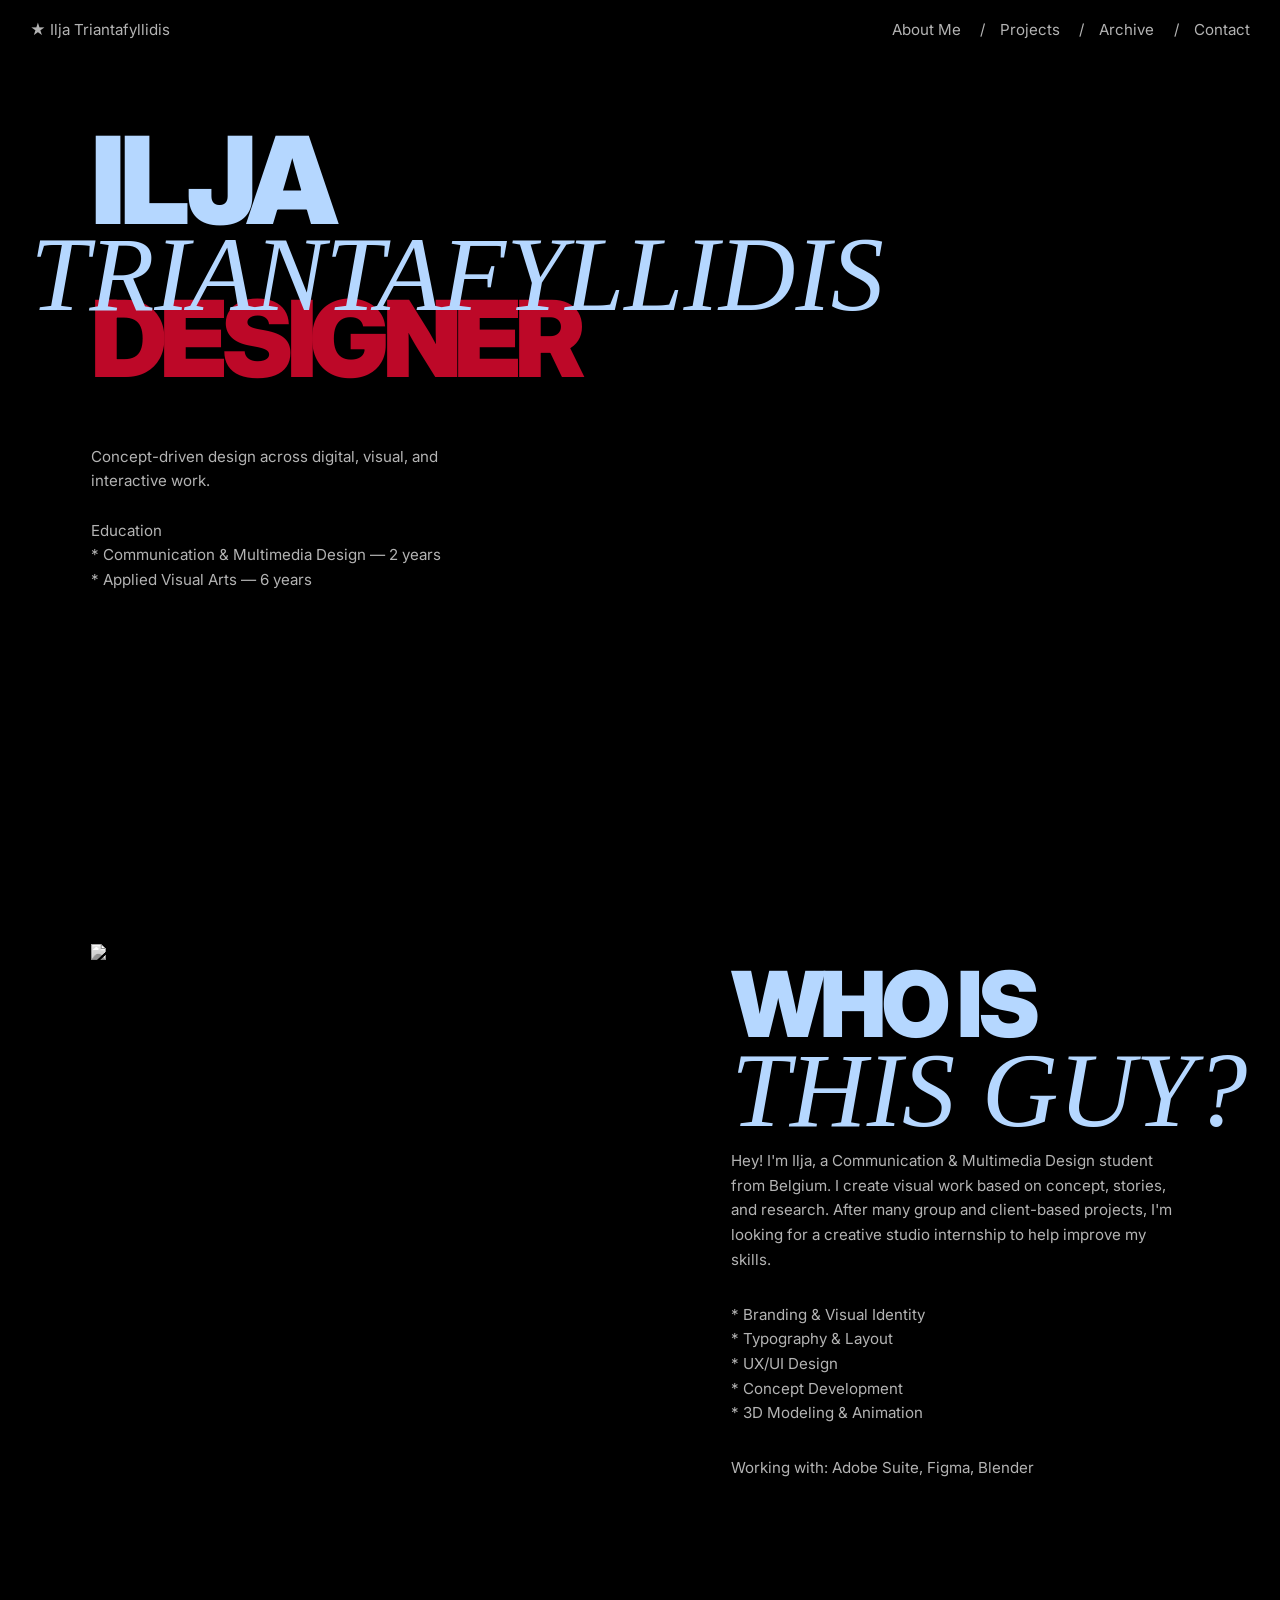
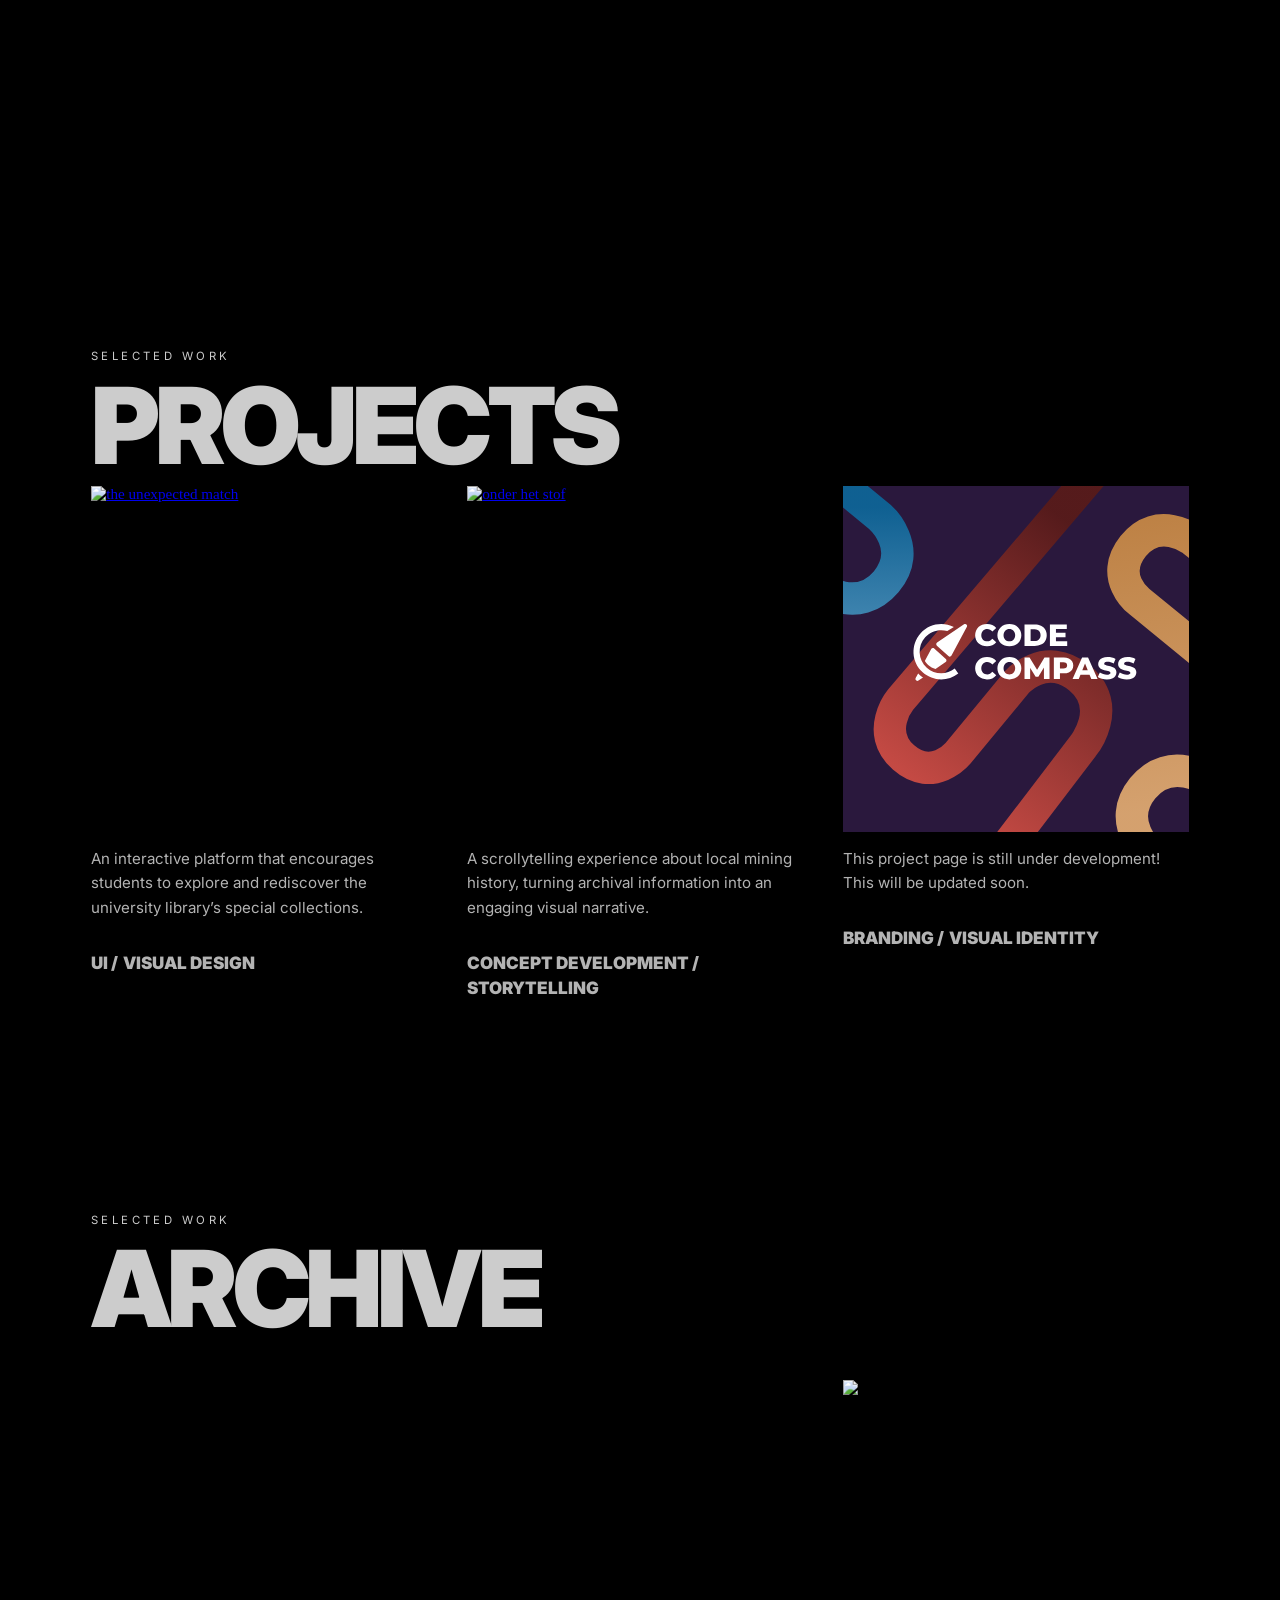
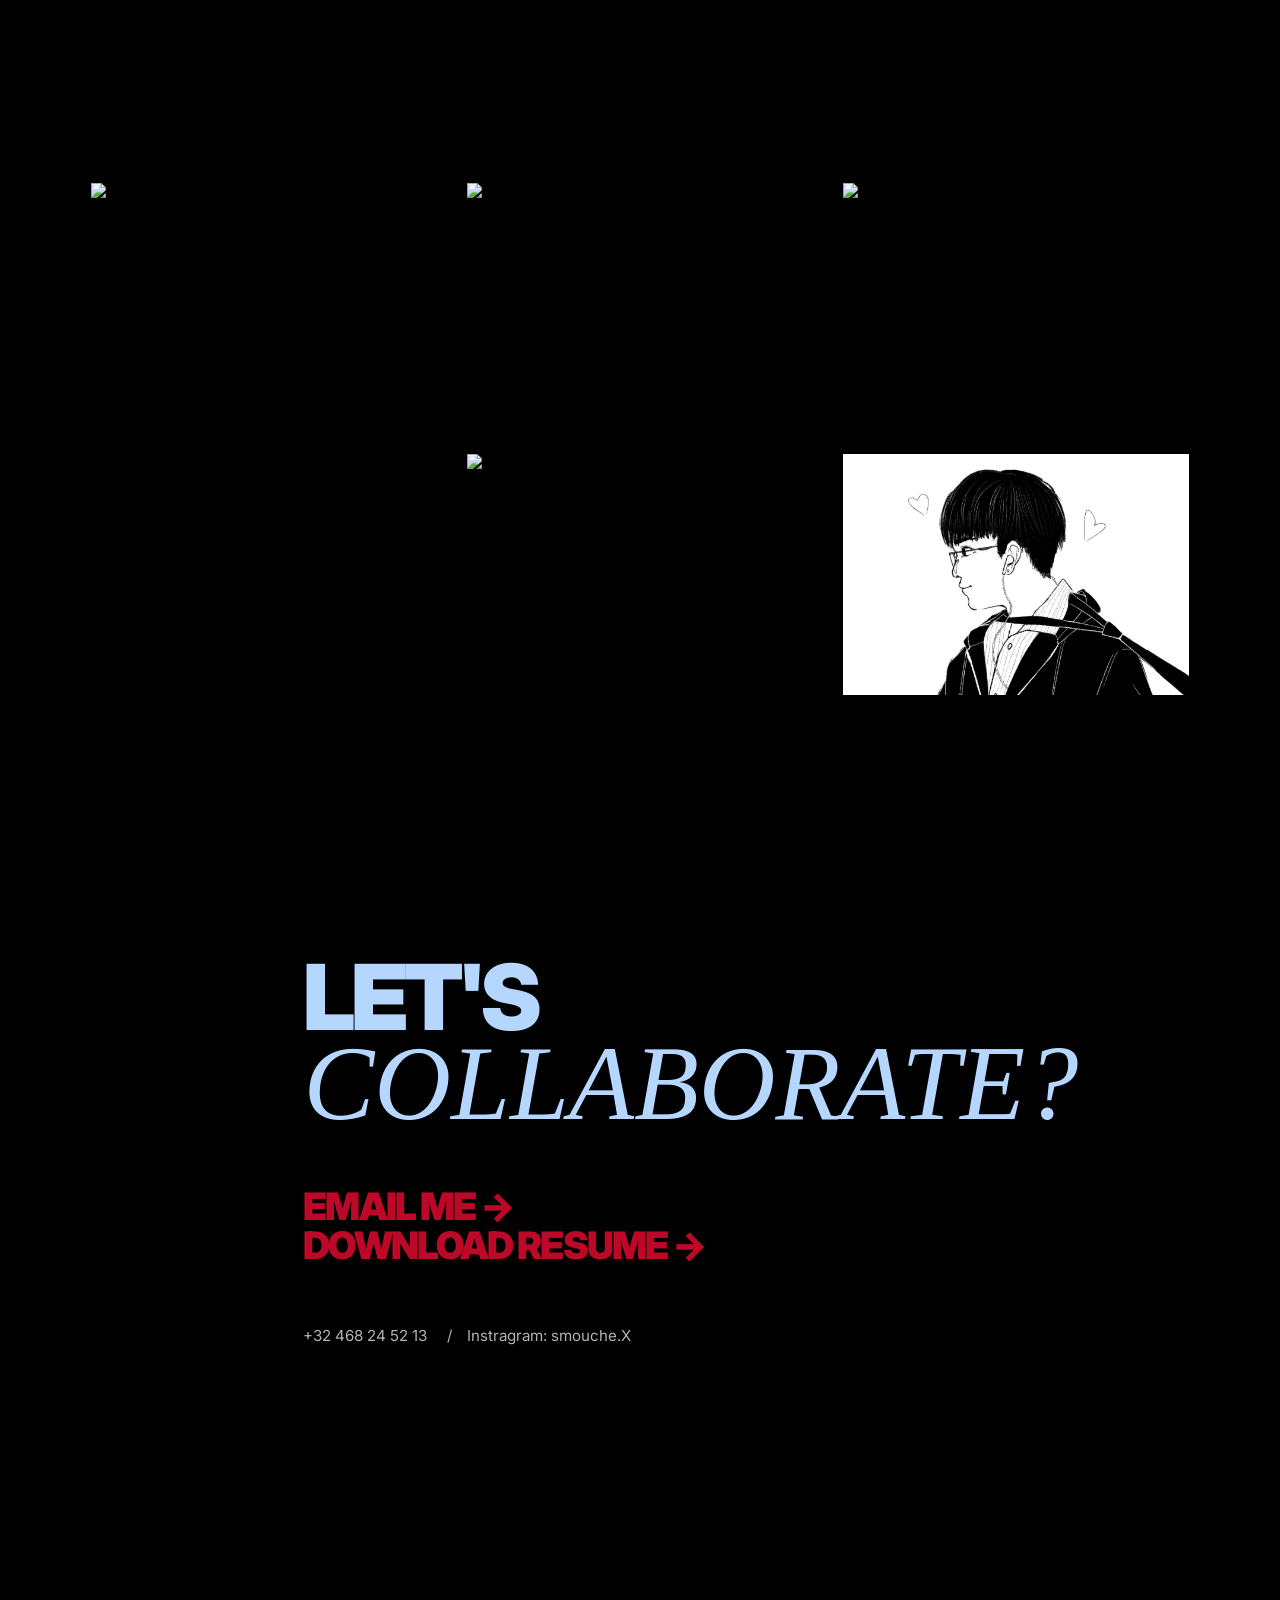
==== commit 66bae156: "Add files via upload" ====
--- a/index.html
+++ b/index.html
@@ -164,6 +164,7 @@
                 aria-label="Close image popup">×</button>
             <div class="archiveModalViewport" id="archiveModalViewport">
                 <img src="" alt="" class="archiveModalImage" id="archiveModalImage">
+                <video class="archiveModalVideo" id="archiveModalVideo" muted loop playsinline></video>
             </div>
         </aside>
 
--- a/css/style.css
+++ b/css/style.css
@@ -99,7 +99,7 @@
     font-size: 128px;
     font-style: normal;
     font-weight: 900;
-    line-height: 128px;
+    line-height: 125px;
     letter-spacing: -5px;
     color: var(--color-text-secondary);
 }
@@ -812,11 +812,12 @@
     pointer-events: auto;
 }
 
-.archiveModalImage {
-    max-width: min(1100px, calc(100vw - 64px));
-    max-height: calc(100vh - 64px);
-    width: auto;
-    height: auto;
+.archiveModalImage,
+.archiveModalVideo {
+    max-width: none;
+    max-height: none;
+    width: 100%;
+    height: 100%;
     object-fit: contain;
     box-shadow: 0 14px 48px rgba(0, 0, 0, 0.45);
 }
@@ -829,6 +830,8 @@
     position: relative;
     width: min(1100px, calc(100vw - 64px));
     height: min(100vh - 64px, 900px);
+    padding: 48px;
+    box-sizing: border-box;
 }
 
 .archiveModal.is-pan .archiveModalViewport {
@@ -961,13 +964,39 @@
 
 .projectHeroInfo p {
     width: auto;
+    min-width: 0;
+    margin-bottom: 0;
 }
 
 .projectHeroInfo {
-    display: flex;
-    gap: 32px;
+    display: grid;
+    grid-template-columns: repeat(3, minmax(0, 1fr));
+    grid-template-rows: auto auto;
+    column-gap: 32px;
+    row-gap: 0px;
+    width: 512px;
     margin-top: 32px;
     z-index: 5;
+}
+
+.projectHeroInfo p:nth-child(1) {
+    grid-column: 1;
+    grid-row: 1;
+}
+
+.projectHeroInfo p:nth-child(2) {
+    grid-column: 1;
+    grid-row: 2;
+}
+
+.projectHeroInfo p:nth-child(3) {
+    grid-column: 2;
+    grid-row: 1 / span 2;
+}
+
+.projectHeroInfo p:nth-child(4) {
+    grid-column: 3;
+    grid-row: 1 / span 2;
 }
 
 /* project problem */
@@ -1496,6 +1525,8 @@
     height: auto;
     object-fit: cover;
     object-position: center;
+    border: 2px solid transparent;
+    box-sizing: border-box;
     transition: border 0.3s ease;
 }
 
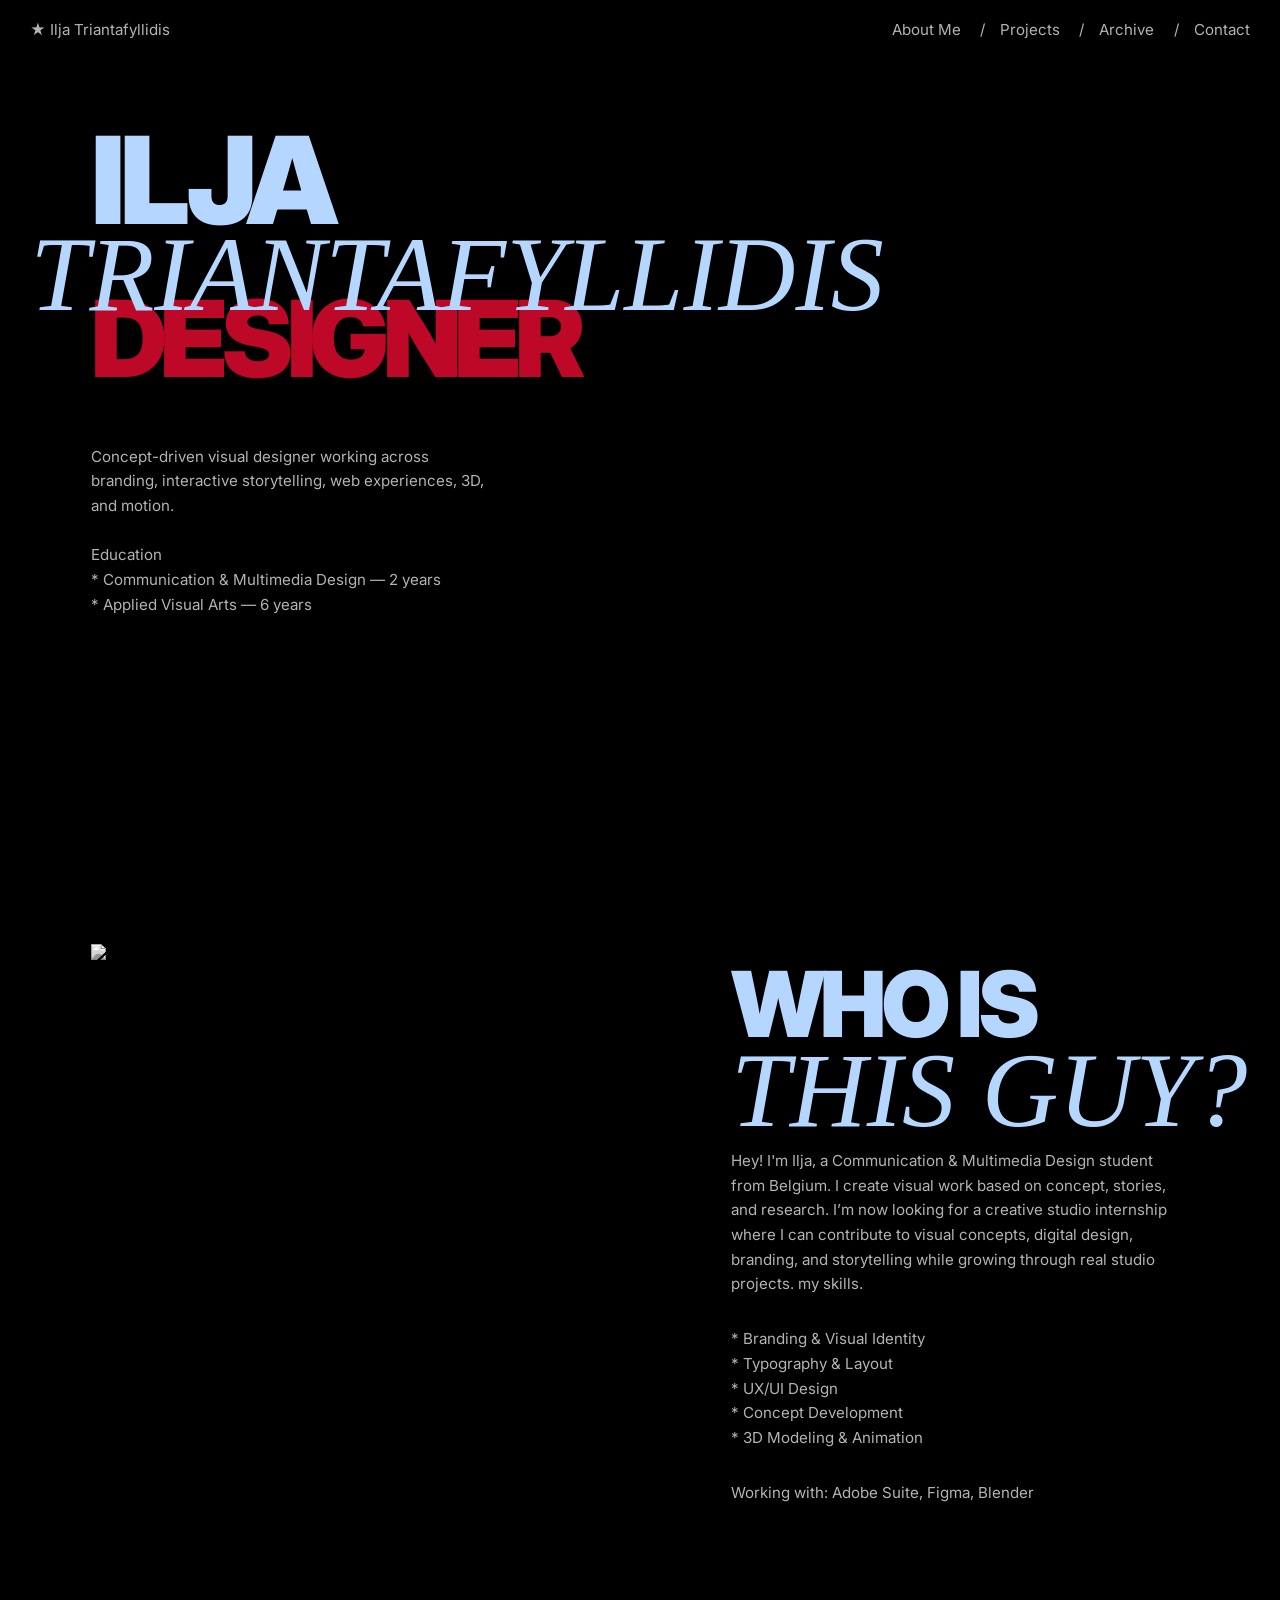
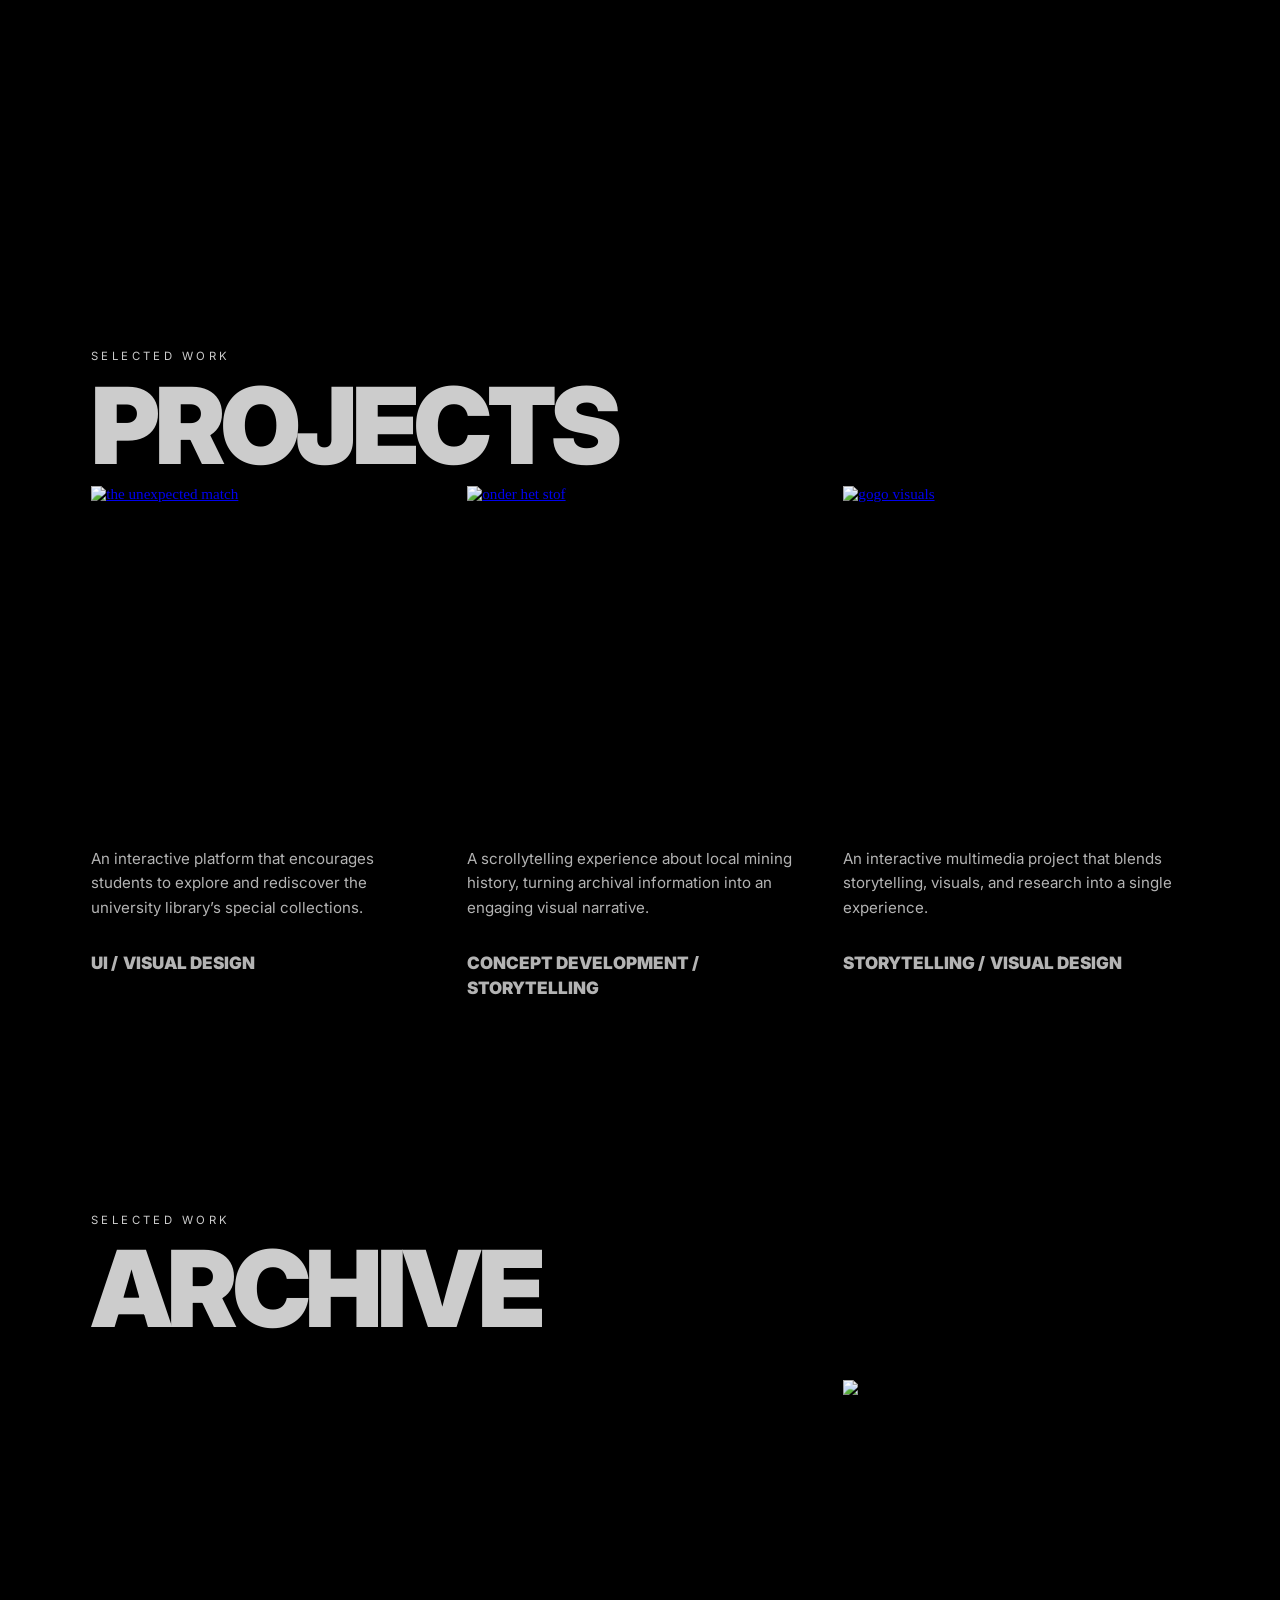
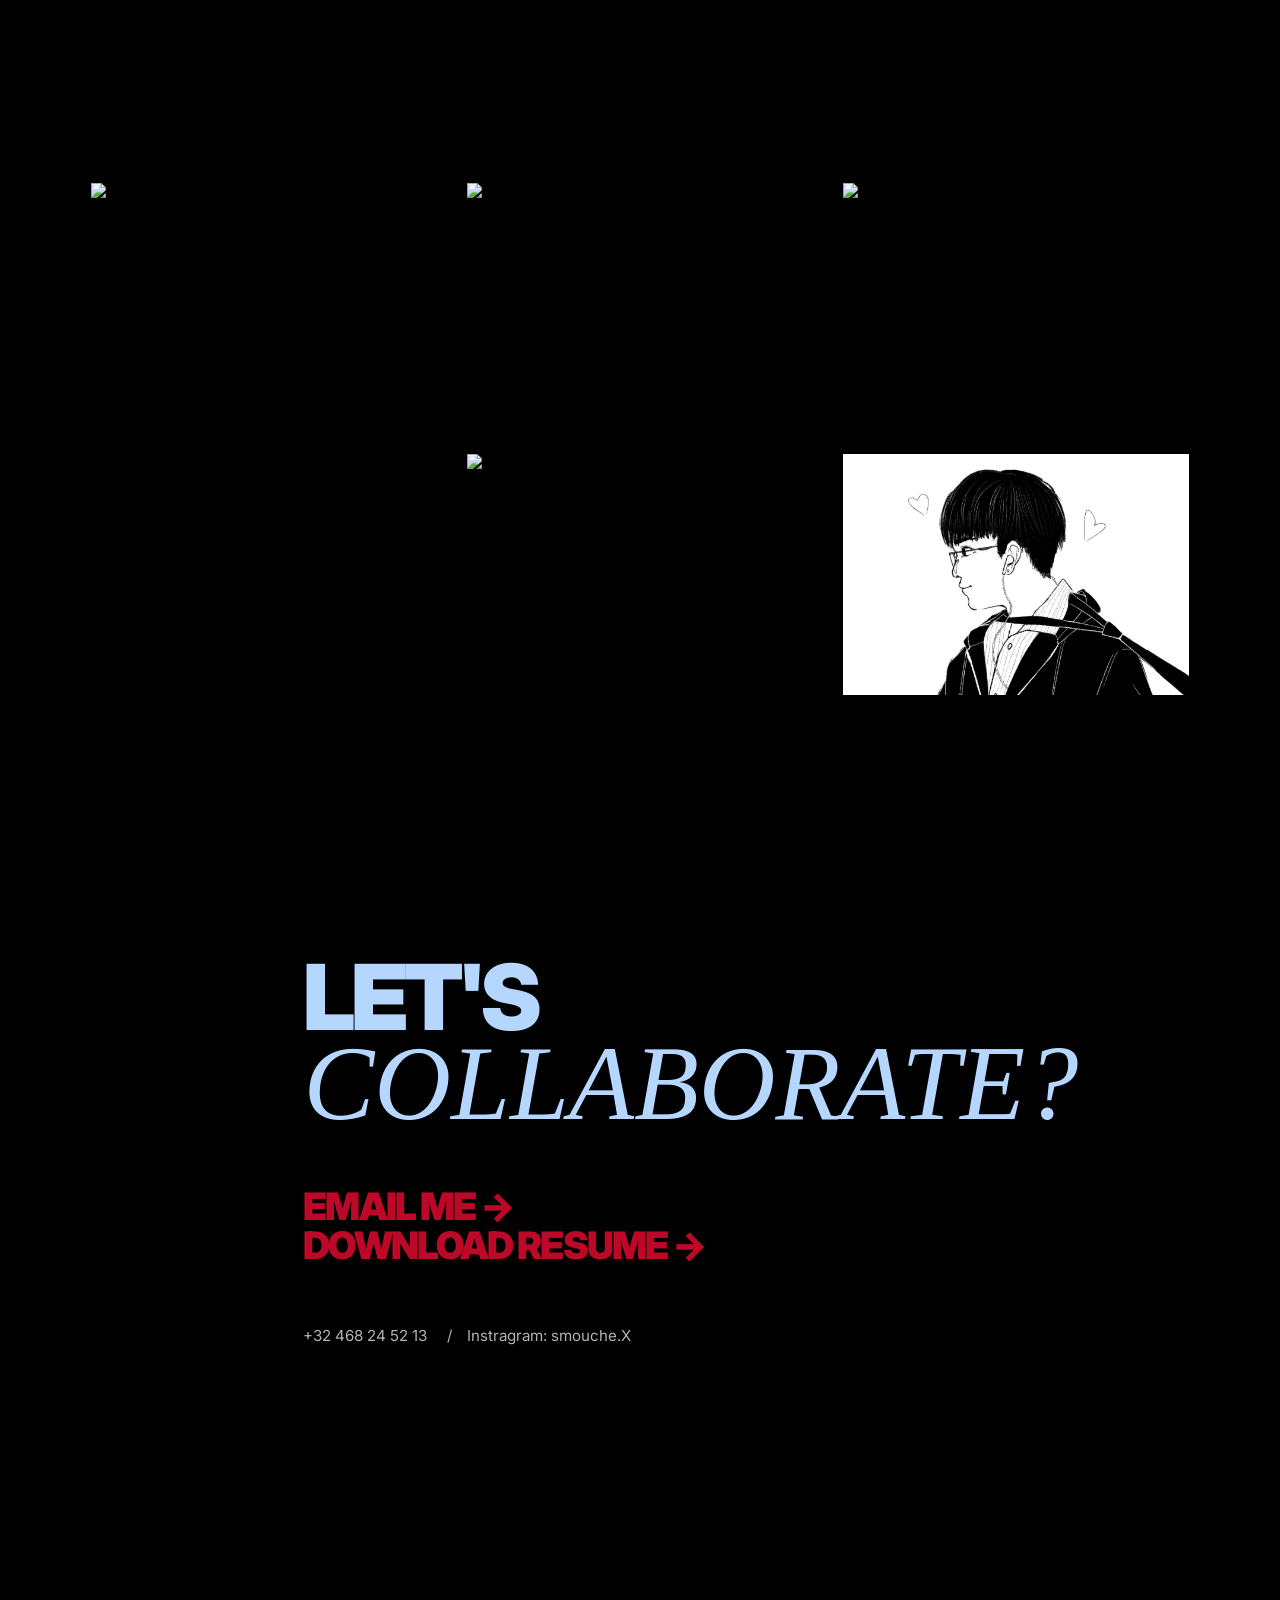
==== commit 70d644ae: "Add files via upload" ====
--- a/index.html
+++ b/index.html
@@ -50,7 +50,8 @@
                 <h2>TRIANTAFYLLIDIS</h2>
                 <h3>DESIGNER</h3>
             </div>
-            <p>Concept-driven design across digital, visual, and interactive work.<br><br>
+            <p>Concept-driven visual designer working across branding, interactive storytelling, web experiences, 3D,
+                and motion.<br><br>
                 Education<br>* Communication & Multimedia Design — 2 years<br>* Applied Visual Arts — 6 years
             </p>
         </section>
@@ -66,8 +67,8 @@
                 <h2> THIS GUY?</h2>
                 <p>Hey! I'm Ilja, a Communication & Multimedia Design student from Belgium.
                     I create visual work based on concept, stories, and research.
-                    After many group and client-based projects, I'm looking for a creative studio internship
-                    to help improve
+                    I’m now looking for a creative studio internship where I can contribute to visual concepts, digital
+                    design, branding, and storytelling while growing through real studio projects.
                     my skills.</p>
                 <p>* Branding & Visual Identity<br>
                     * Typography & Layout<br>
@@ -105,13 +106,14 @@
                     </ul>
                 </article>
                 <article class="projectItem">
-                    <a href="codeCompass.html">
-                        <img src="assets/img/codeCompass.svg" alt="" class="projectImg">
+                    <a href="gogoVisuals.html">
+                        <img src="assets/img/gogoVisuals.svg" alt="gogo visuals" class="projectImg">
                     </a>
-                    <p>This project page is still under development! This will be updated soon.</p>
+                    <p>An interactive multimedia project that blends storytelling, visuals, and research into a single
+                        experience.</p>
                     <ul>
-                        <li>BRANDING</li>
-                        <li>VISUAL IDENTITY</li>
+                        <li>STORYTELLING</li>
+                        <li>VISUAL DESIGN</li>
                     </ul>
                 </article>
 
@@ -177,7 +179,8 @@
             </div>
             <ul class="contactMeta ulWhite">
                 <li><a href="tel:+32468245213">+32 468 24 52 13</a></li>
-                <li><a href="https://instagram.com/smouche.X" target="_blank" rel="noopener noreferrer">Instragram: smouche.X</a></li>
+                <li><a href="https://instagram.com/smouche.X" target="_blank" rel="noopener noreferrer">Instragram:
+                        smouche.X</a></li>
             </ul>
         </section>
 
--- a/css/style.css
+++ b/css/style.css
@@ -970,7 +970,7 @@
 
 .projectHeroInfo {
     display: grid;
-    grid-template-columns: repeat(3, minmax(0, 1fr));
+    grid-template-columns: max-content minmax(0, 1fr) minmax(0, 1fr);
     grid-template-rows: auto auto;
     column-gap: 32px;
     row-gap: 0px;
@@ -1047,7 +1047,7 @@
     pointer-events: none;
 }
 
-.UTD {
+.gogoVisualsProblem {
     margin-top: 70px;
 }
 
@@ -1099,7 +1099,13 @@
     padding-bottom: 128px;
 }
 
-.projectFieldResearch .content,
+.projectFieldResearch .content {
+    display: flex;
+    gap: 32px;
+    align-items: flex-start;
+    flex-direction: column;
+}
+
 .projectFieldResearch .researchGrid {
     display: flex;
     gap: 32px;
@@ -1108,6 +1114,13 @@
 
 .projectFieldResearch p {
     margin-bottom: 16px;
+}
+
+.projectFieldResearch .content p {
+    flex: 0 0 auto;
+    width: 512px;
+    max-width: 100%;
+    margin-bottom: 0;
 }
 
 .projectFieldResearch .content .left,
@@ -1123,6 +1136,22 @@
     aspect-ratio: 16/10;
     object-fit: cover;
     object-position: center;
+}
+
+.projectFieldResearch .content img,
+.projectFieldResearch .content iframe {
+    flex: 0 0 auto;
+    width: 512px;
+    max-width: 100%;
+    min-width: 0;
+    height: auto;
+    aspect-ratio: auto;
+    object-fit: contain;
+}
+
+.projectFieldResearch .content iframe {
+    border: 0;
+    min-height: 352px;
 }
 
 /* project insights */
@@ -1366,7 +1395,7 @@
     width: 512px;
 }
 
-.ideaCardsUtd {
+.gogoVisualsIdeaCards {
     position: relative;
     display: block;
     width: fit-content;
@@ -1374,13 +1403,13 @@
     margin-left: auto;
 }
 
-.ideaCardsUtd .ideaCardUtd {
+.gogoVisualsIdeaCards .gogoVisualsIdeaCard {
     display: block;
     max-width: 100%;
     height: auto;
 }
 
-.ideaCardsUtd::after {
+.gogoVisualsIdeaCards::after {
     content: "";
     position: absolute;
     inset: 0;
@@ -1487,9 +1516,15 @@
     box-sizing: border-box;
     border: 4px solid transparent;
     margin: 64px auto 128px auto;
+    transform: scale(1);
+    transform-origin: center center;
+    filter: brightness(1);
+    transition: transform 180ms ease, filter 180ms ease;
 }
 
 .projectFinalVideo.is-paused {
+    transform: scale(0.975);
+    filter: brightness(0.70);
     border-color: #ffffff;
 }
 
@@ -1590,4 +1625,17 @@
     height: auto;
     object-fit: cover;
     object-position: center;
+}
+
+.patternGV {
+    width: 100%;
+}
+
+.patternGV img {
+    width: 100%;
+    height: auto;
+    object-fit: cover;
+    object-position: center;
+    margin-top: 96px;
+    margin-bottom: 96px;
 }
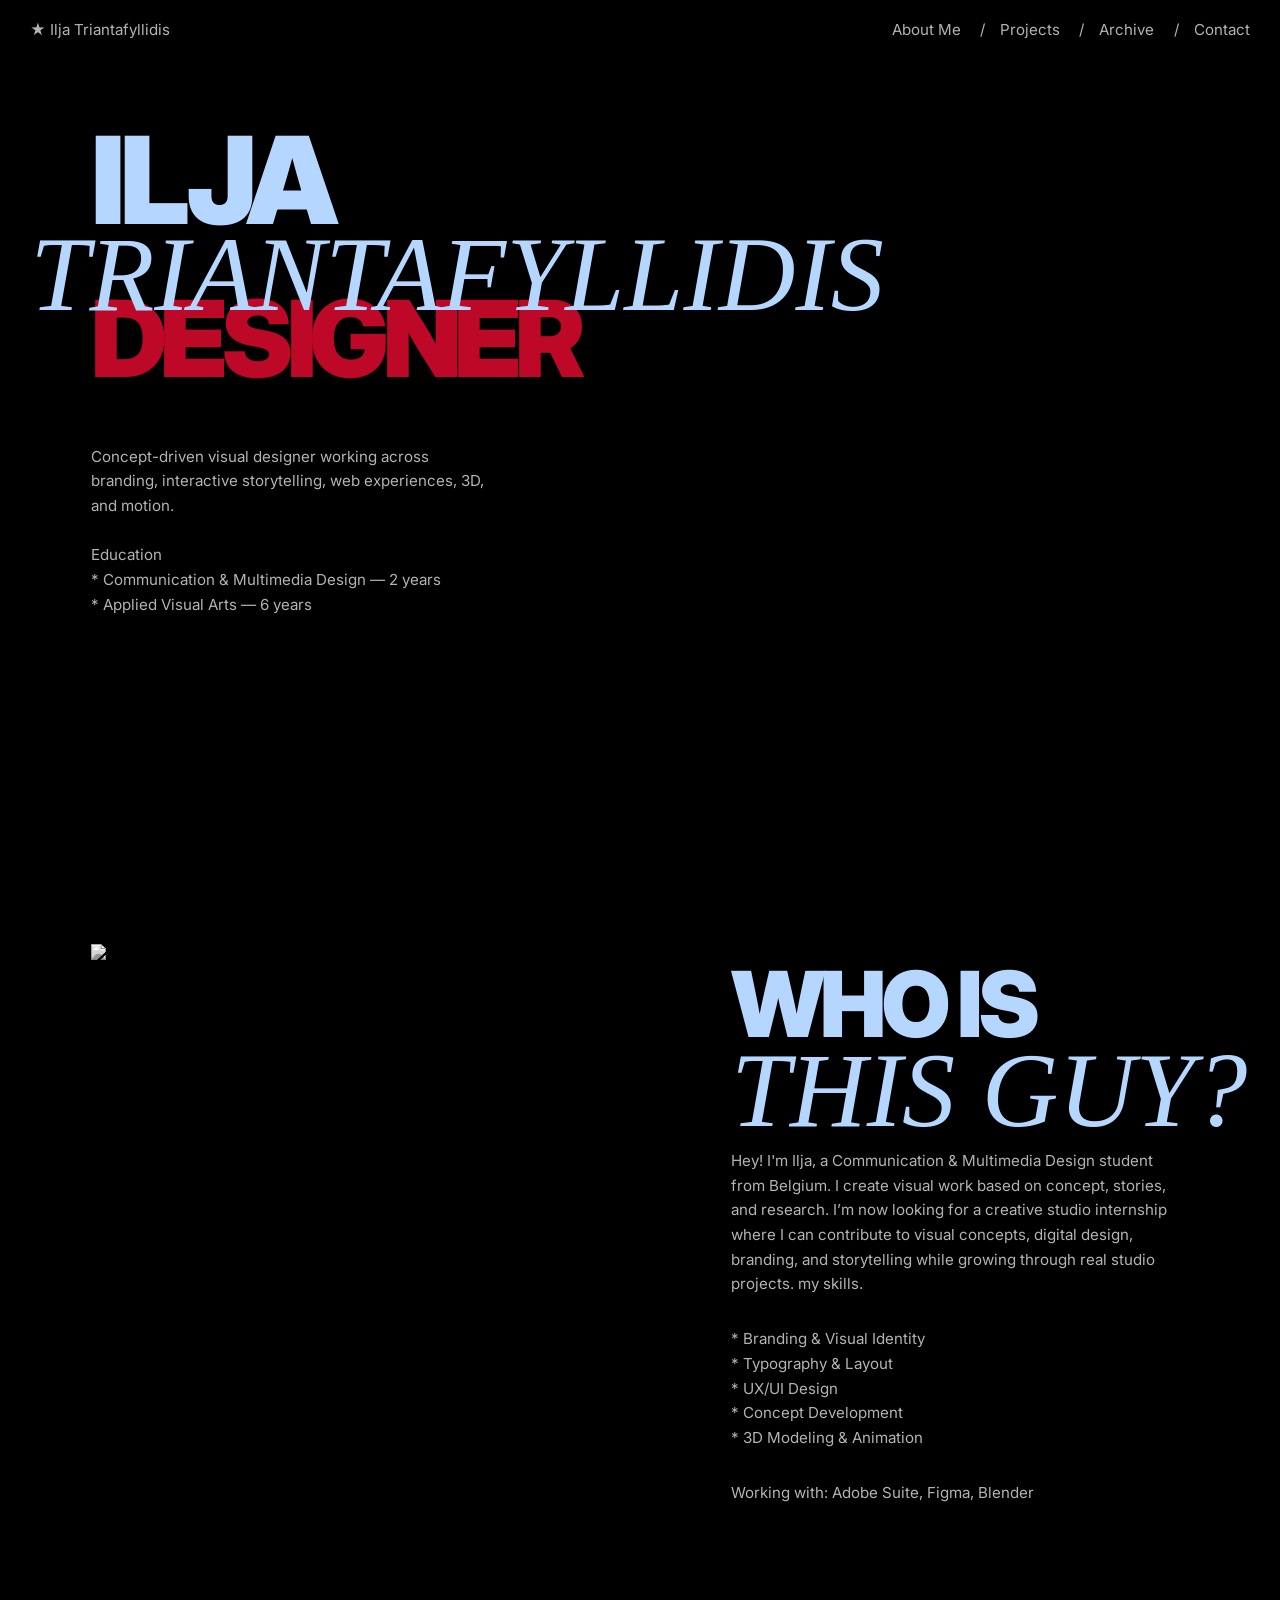
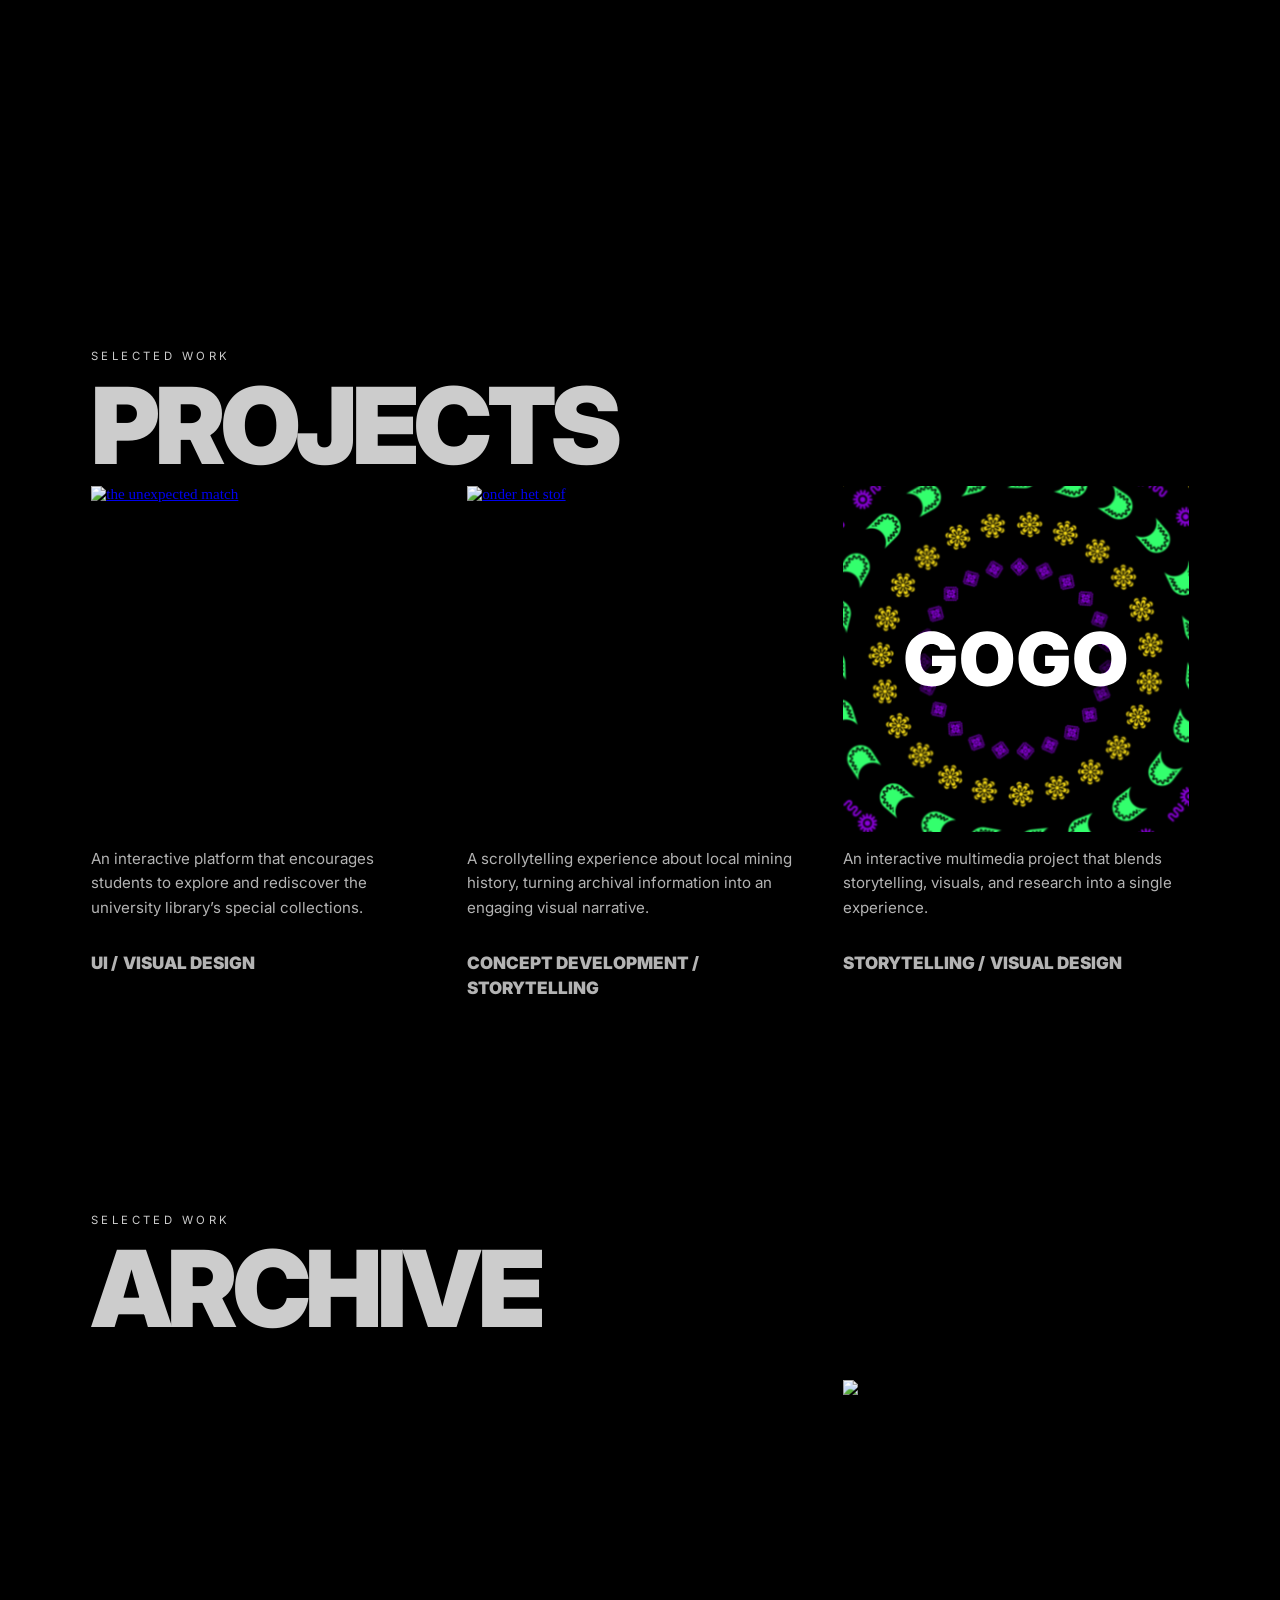
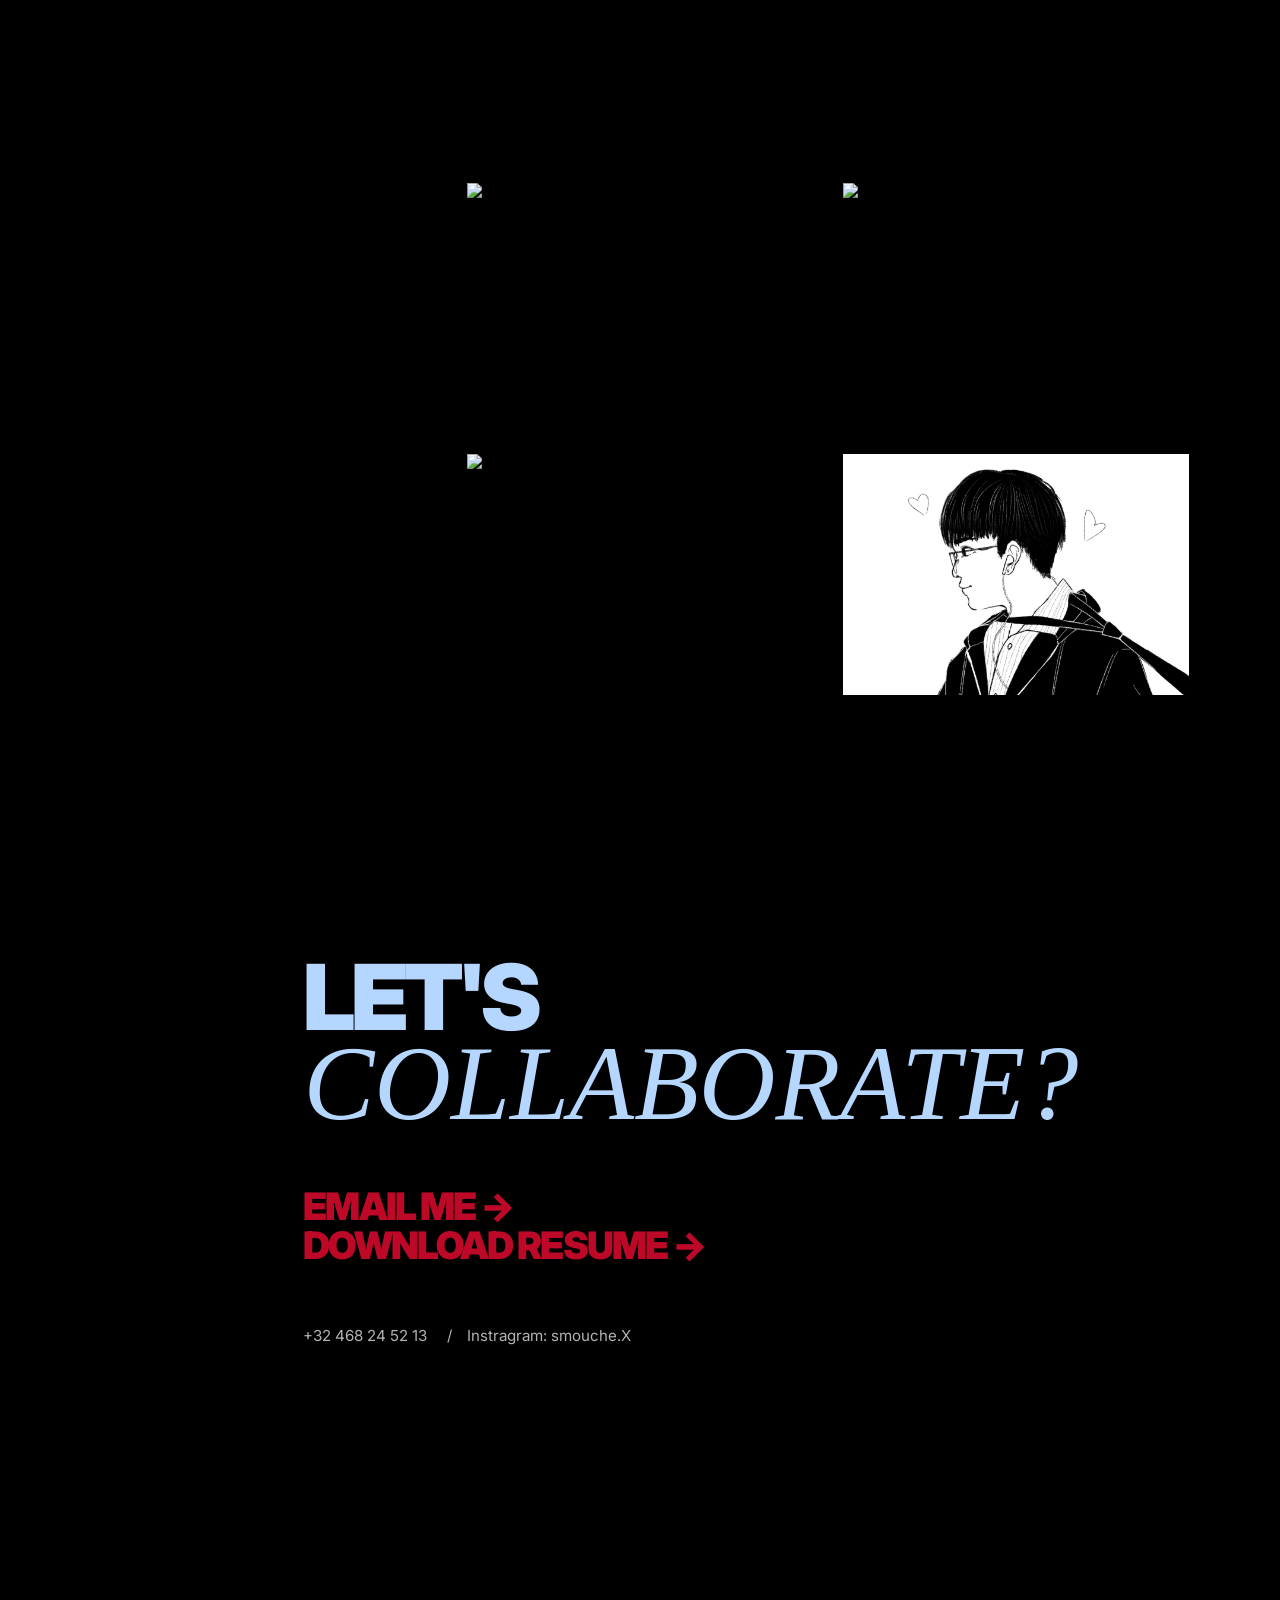
==== commit 9a223446: "Add files via upload" ====
--- a/index.html
+++ b/index.html
@@ -127,17 +127,19 @@
             <div class="archiveGrid" aria-label="Archive gallery">
                 <article class="archiveCell archiveItem cell-a">
                     <video class="archiveImg" muted loop autoplay playsinline>
+                        <source src="assets/img/SUBWAY_LQ.mp4" type="video/mp4">
+                    </video>
+                    <span class="archiveTitle">Blender Animation</span>
+                </article>
+                <article class="archiveCell archiveItem cell-b">
+                    <img src="assets/img/B.png" alt="Archive image 2" class="archiveImg">
+                    <span class="archiveTitle">Blender Scene</span>
+                </article>
+                <article class="archiveCell archiveItem cell-c">
+                    <video class="archiveImg" muted loop autoplay playsinline>
                         <source src="assets/img/blenderAnimation.mp4" type="video/mp4">
                     </video>
                     <span class="archiveTitle">Blender Animation</span>
-                </article>
-                <article class="archiveCell archiveItem cell-b">
-                    <img src="assets/img/B.png" alt="Archive image 2" class="archiveImg">
-                    <span class="archiveTitle">Blender Scene</span>
-                </article>
-                <article class="archiveCell archiveItem cell-c">
-                    <img src="assets/img/A.png" alt="Archive image 1" class="archiveImg">
-                    <span class="archiveTitle">Blender Scene</span>
                 </article>
                 <article class="archiveCell archiveItem archivePan cell-d">
                     <img src="assets/img/D.jpg" alt="Archive image 4" class="archiveImg">
@@ -166,7 +168,7 @@
                 aria-label="Close image popup">×</button>
             <div class="archiveModalViewport" id="archiveModalViewport">
                 <img src="" alt="" class="archiveModalImage" id="archiveModalImage">
-                <video class="archiveModalVideo" id="archiveModalVideo" muted loop playsinline></video>
+                <video class="archiveModalVideo" id="archiveModalVideo" loop playsinline></video>
             </div>
         </aside>
 
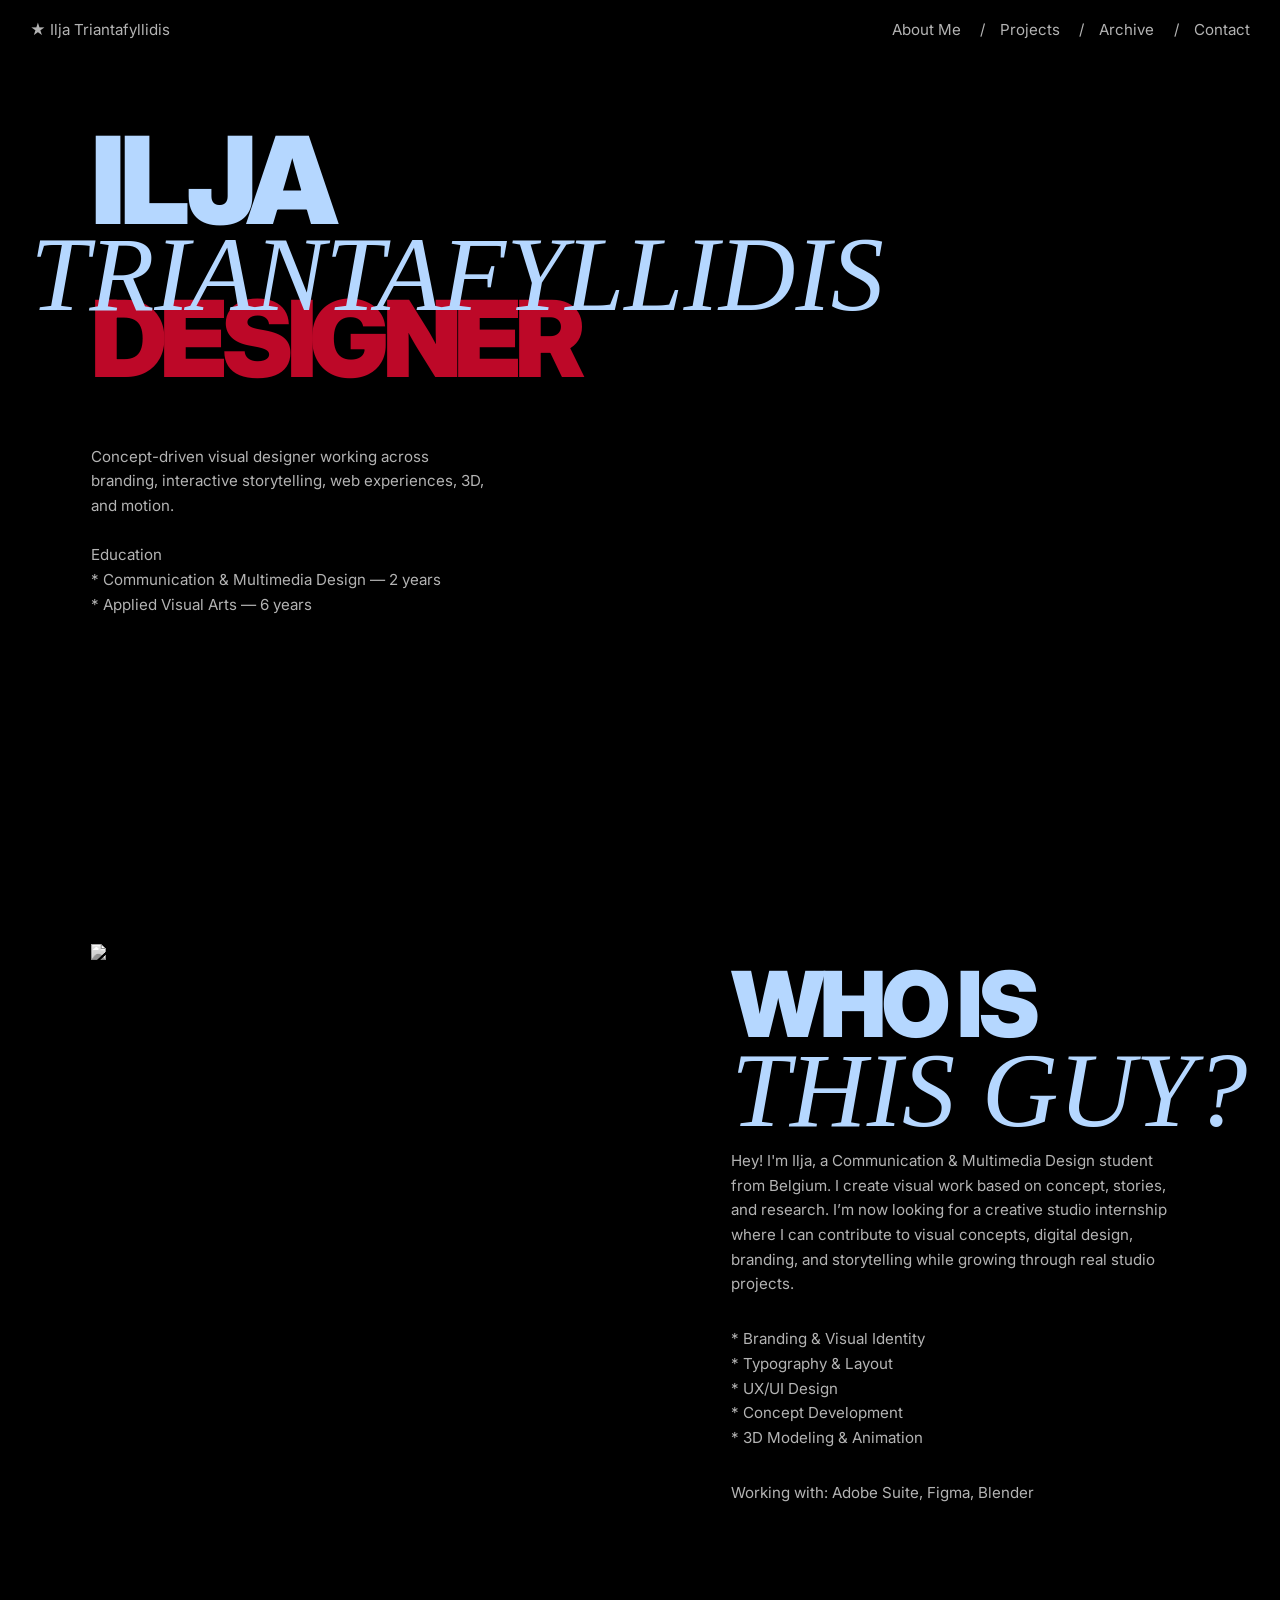
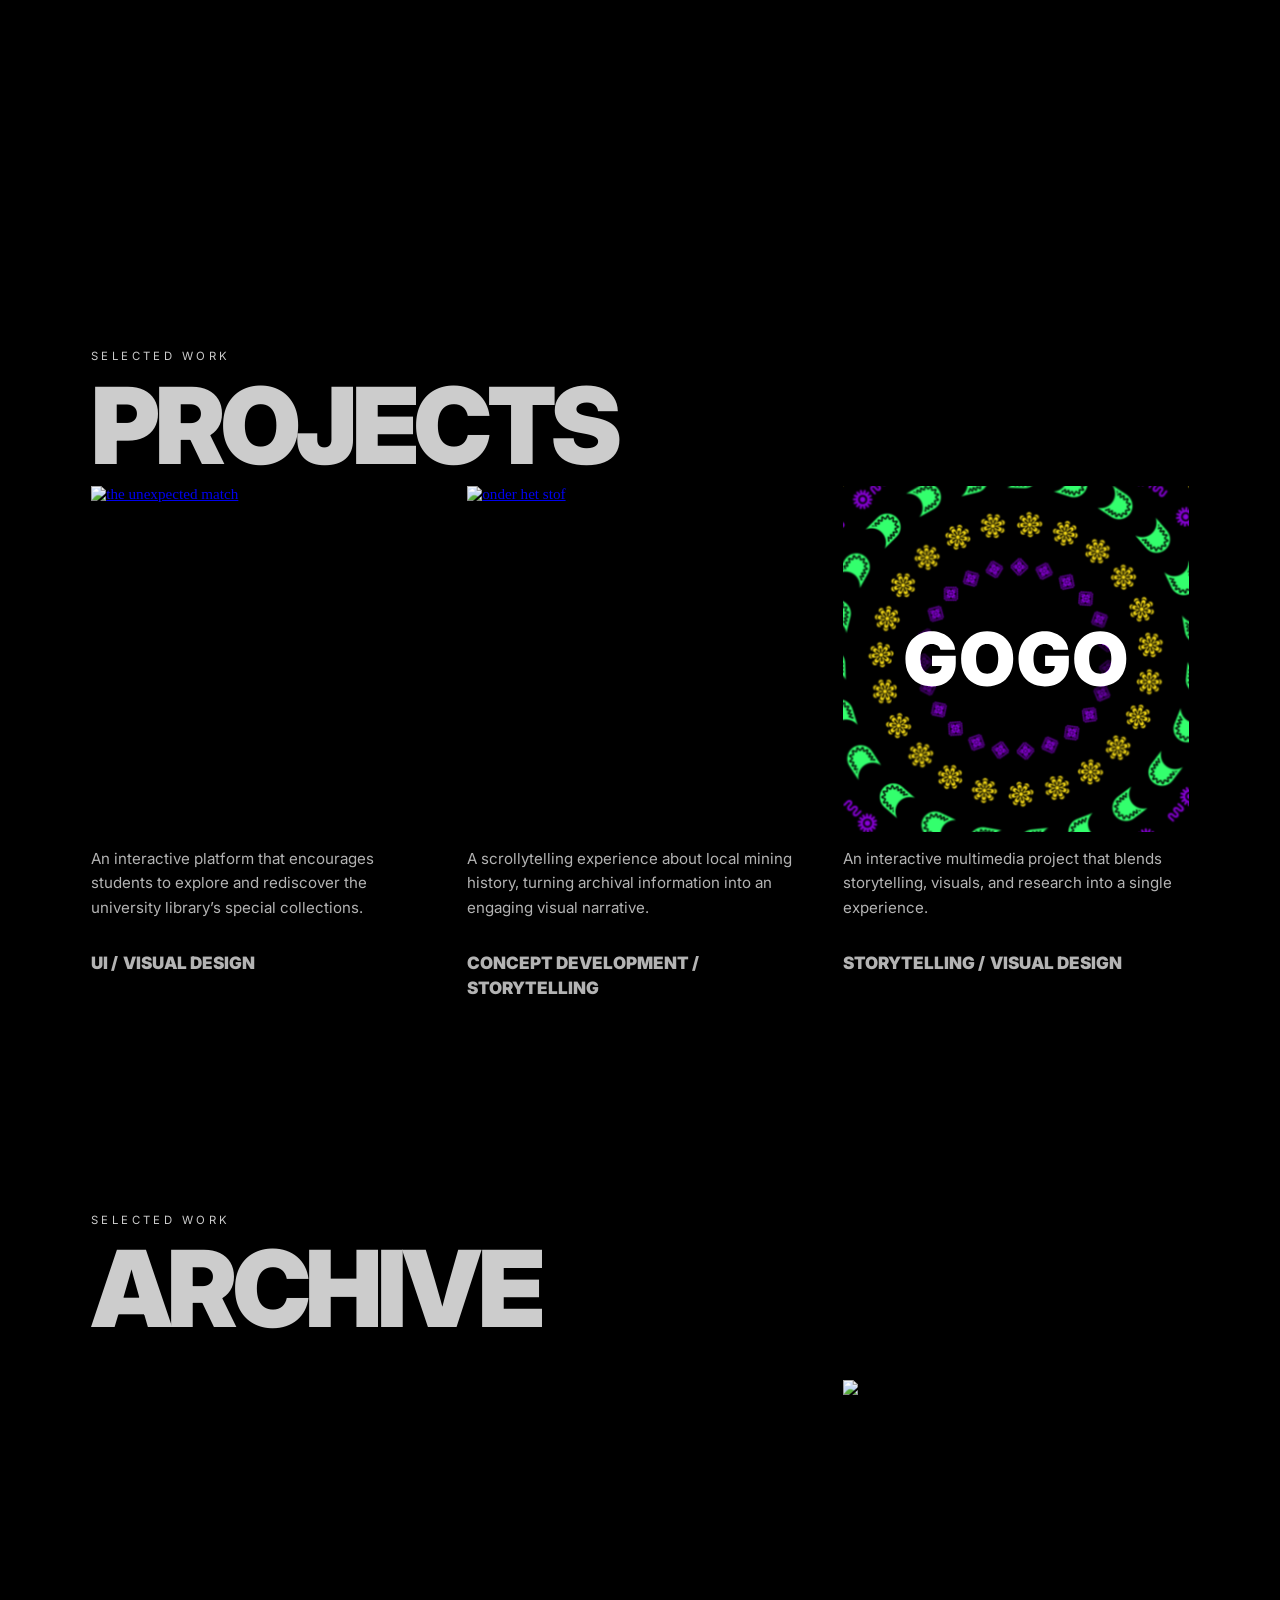
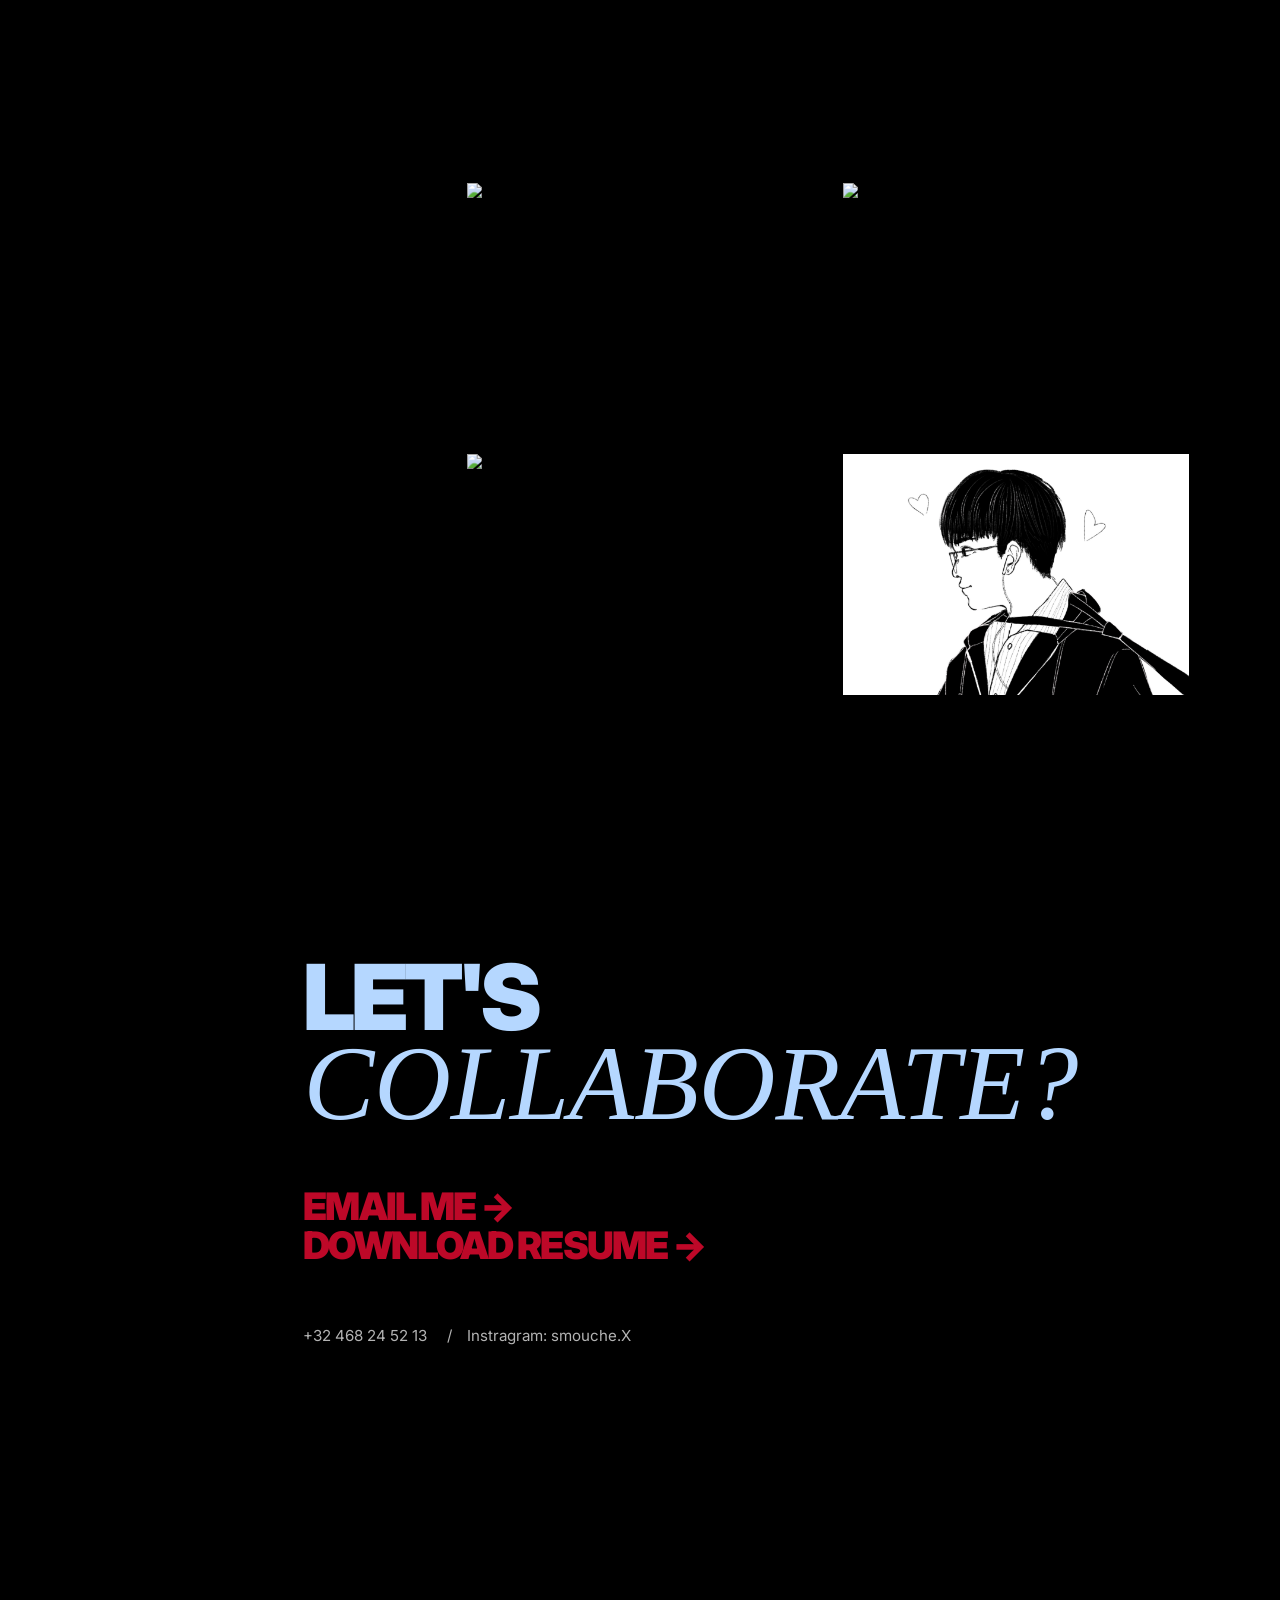
==== commit 8993d8bf: "Fix HTML encoding issues in index.html" ====
--- a/index.html
+++ b/index.html
@@ -69,7 +69,7 @@
                     I create visual work based on concept, stories, and research.
                     I’m now looking for a creative studio internship where I can contribute to visual concepts, digital
                     design, branding, and storytelling while growing through real studio projects.
-                    my skills.</p>
+                    </p>
                 <p>* Branding & Visual Identity<br>
                     * Typography & Layout<br>
                     * UX/UI Design<br>
@@ -197,4 +197,4 @@
     <script src="js/script.js"></script>
 </body>
 
-</html>+</html>
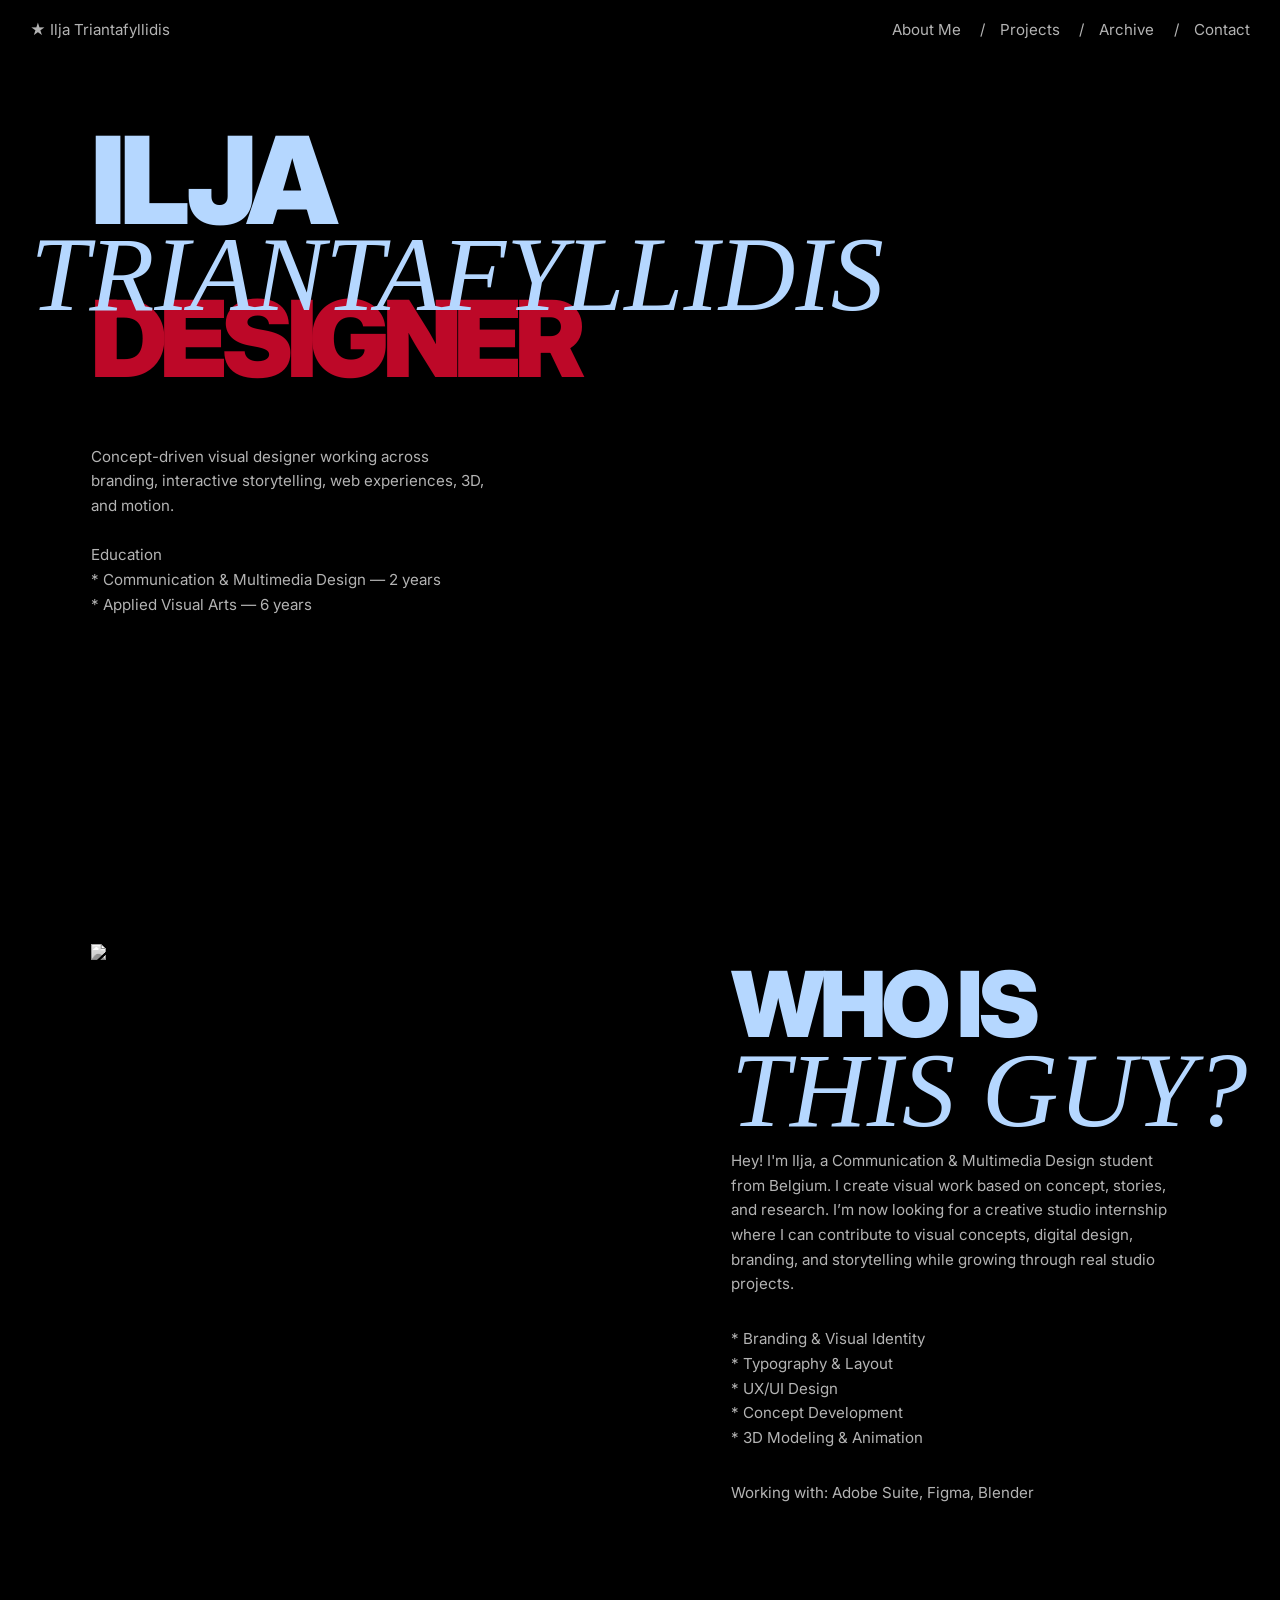
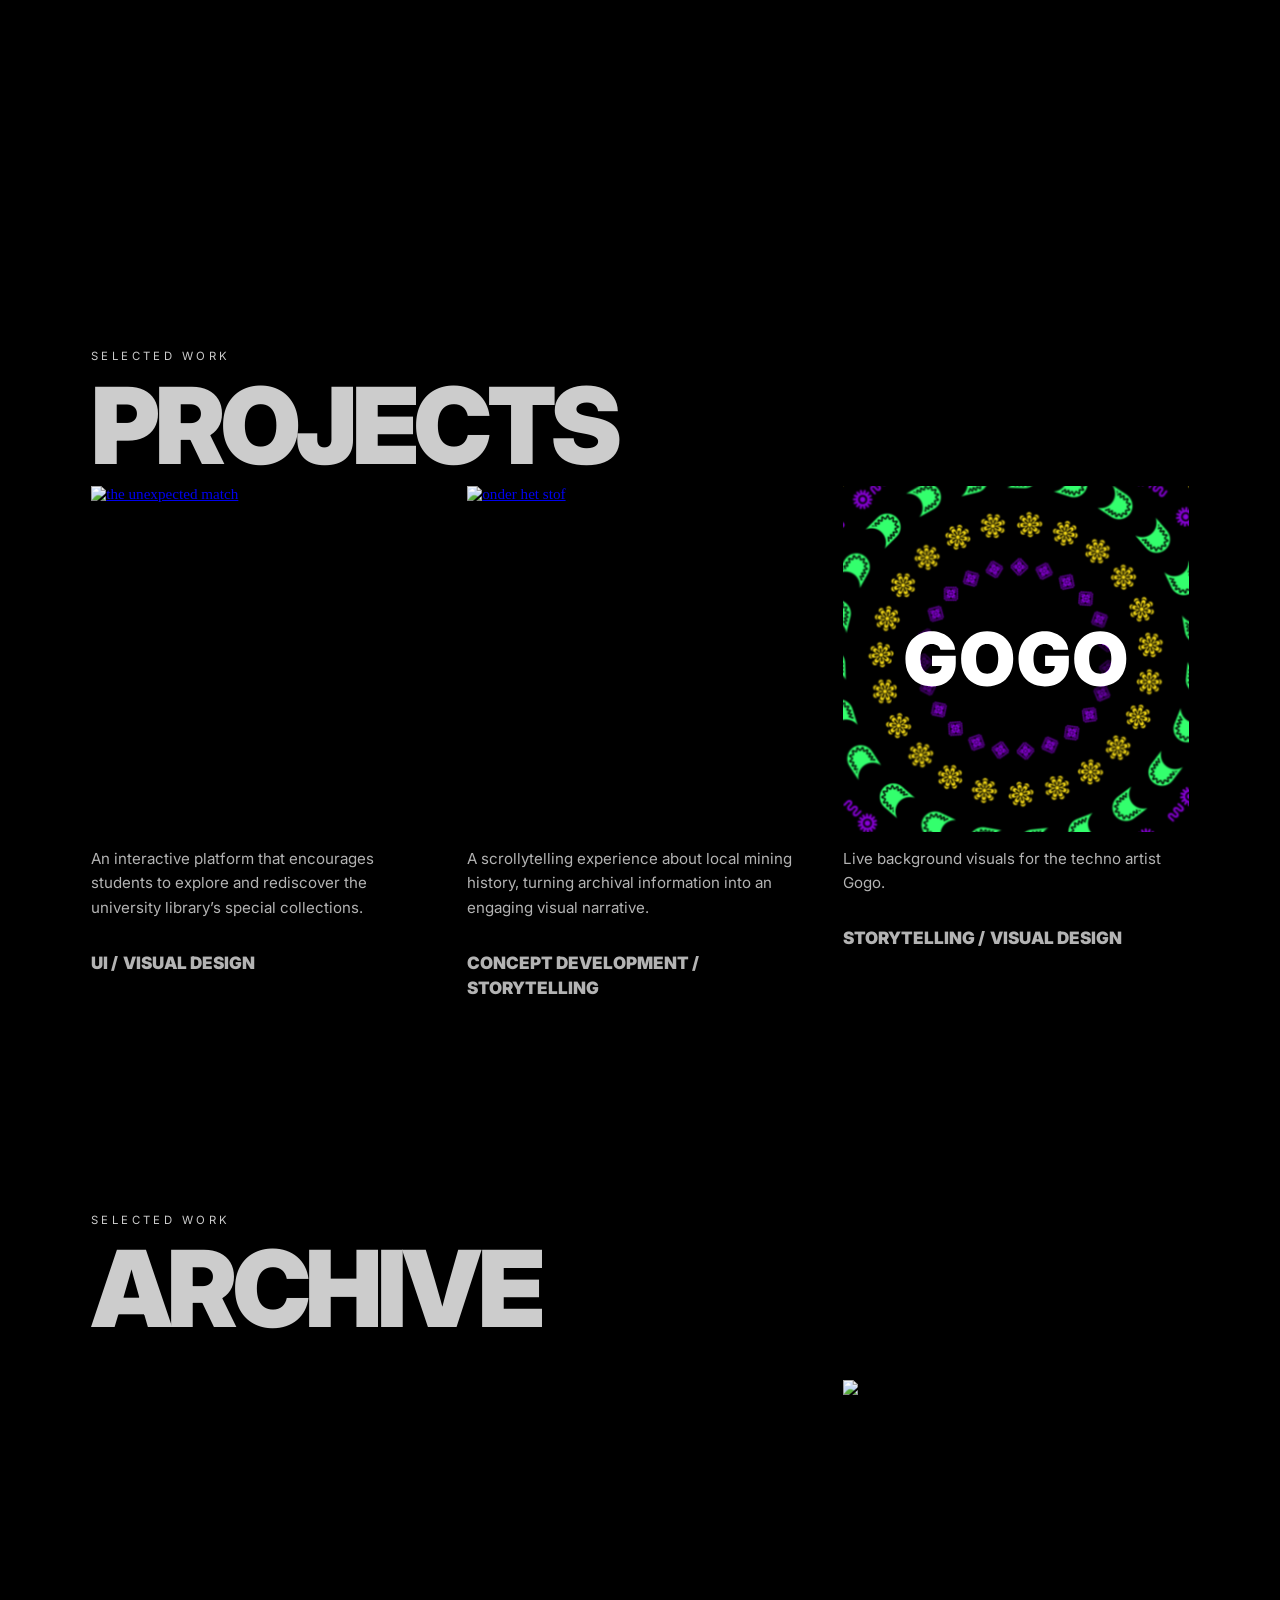
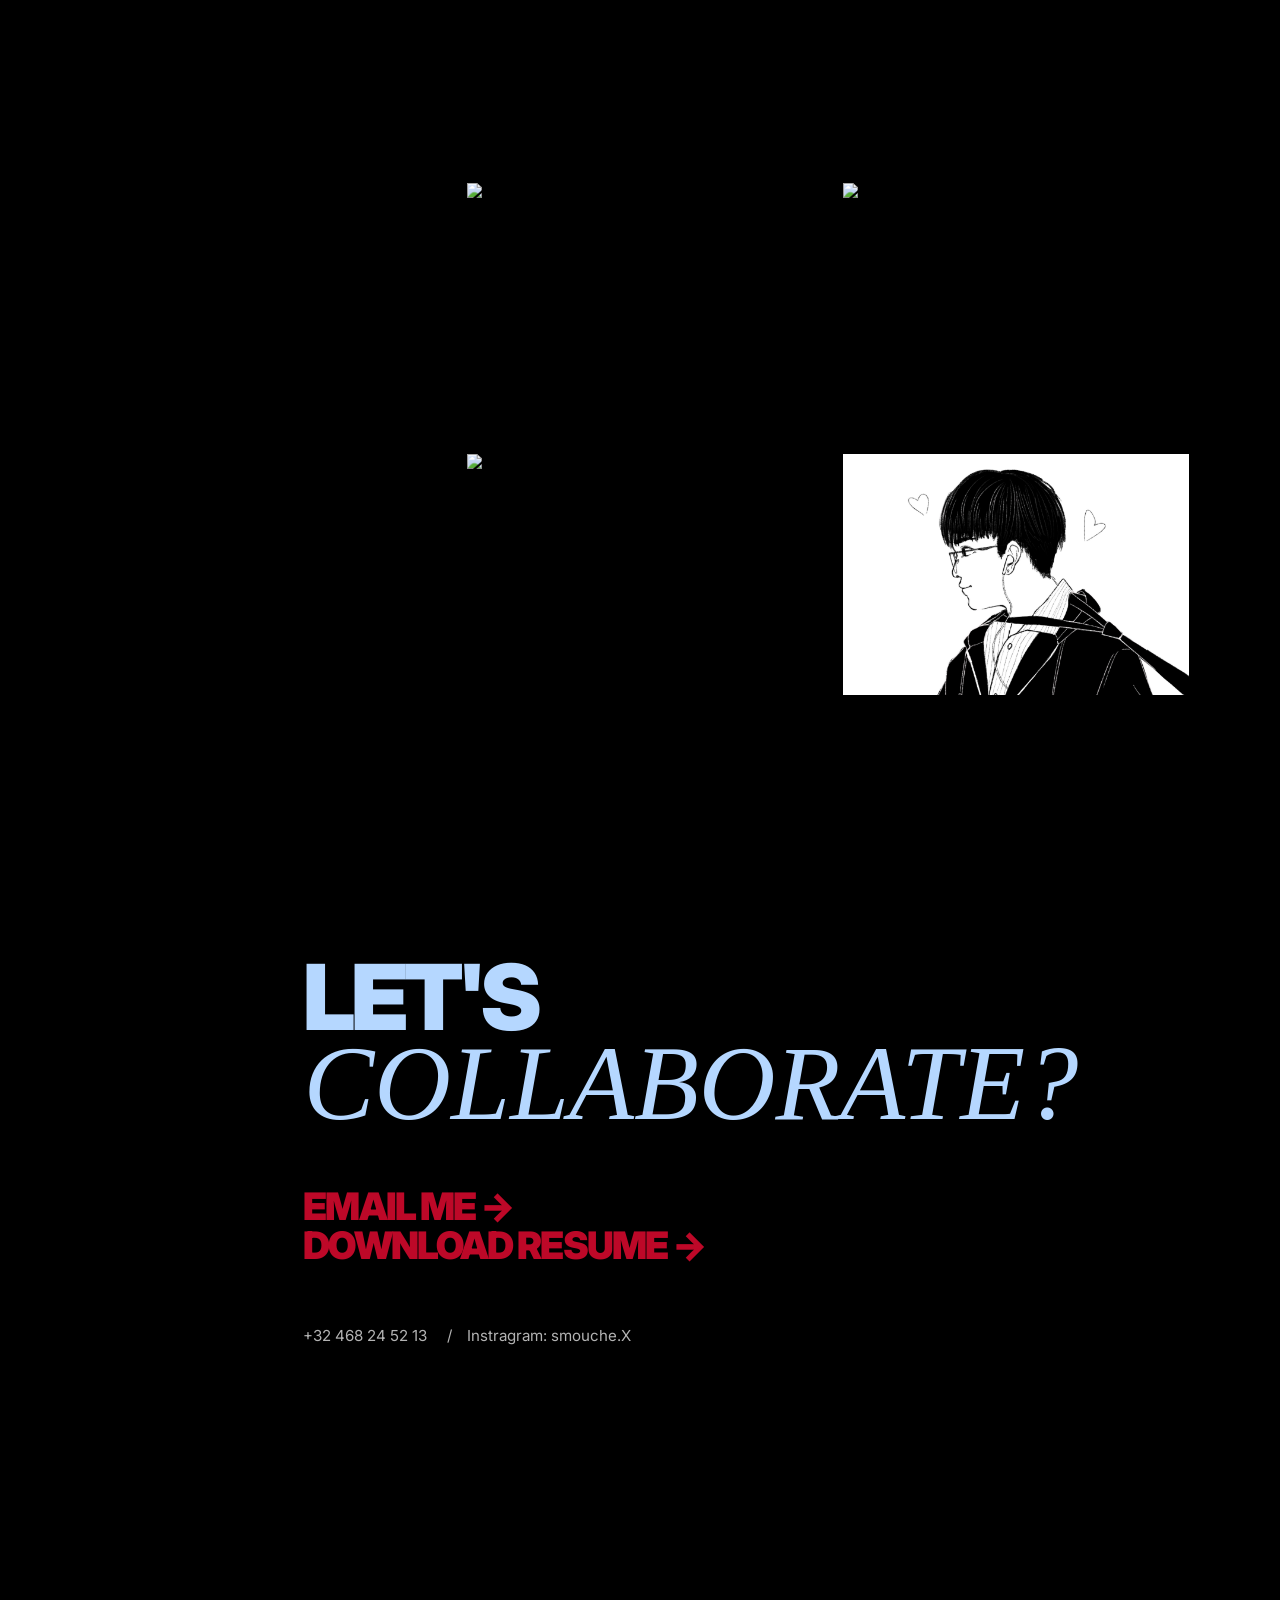
==== commit 366bb5bd: "Update index.html" ====
--- a/index.html
+++ b/index.html
@@ -69,7 +69,7 @@
                     I create visual work based on concept, stories, and research.
                     I’m now looking for a creative studio internship where I can contribute to visual concepts, digital
                     design, branding, and storytelling while growing through real studio projects.
-                    </p>
+                </p>
                 <p>* Branding & Visual Identity<br>
                     * Typography & Layout<br>
                     * UX/UI Design<br>
@@ -109,8 +109,7 @@
                     <a href="gogoVisuals.html">
                         <img src="assets/img/gogoVisuals.svg" alt="gogo visuals" class="projectImg">
                     </a>
-                    <p>An interactive multimedia project that blends storytelling, visuals, and research into a single
-                        experience.</p>
+                    <p>Live background visuals for the techno artist Gogo.</p>
                     <ul>
                         <li>STORYTELLING</li>
                         <li>VISUAL DESIGN</li>
@@ -127,7 +126,7 @@
             <div class="archiveGrid" aria-label="Archive gallery">
                 <article class="archiveCell archiveItem cell-a">
                     <video class="archiveImg" muted loop autoplay playsinline>
-                        <source src="assets/img/SUBWAY_LQ.mp4" type="video/mp4">
+                        <source src="https://res.cloudinary.com/dfewxkke0/video/upload/v1777855401/SUBWAY_rwissx.mp4" type="video/mp4">
                     </video>
                     <span class="archiveTitle">Blender Animation</span>
                 </article>
@@ -137,7 +136,7 @@
                 </article>
                 <article class="archiveCell archiveItem cell-c">
                     <video class="archiveImg" muted loop autoplay playsinline>
-                        <source src="assets/img/blenderAnimation.mp4" type="video/mp4">
+                        <source src="https://res.cloudinary.com/dfewxkke0/video/upload/v1777855511/blenderAnimation_xwqbpx.mp4" type="video/mp4">
                     </video>
                     <span class="archiveTitle">Blender Animation</span>
                 </article>
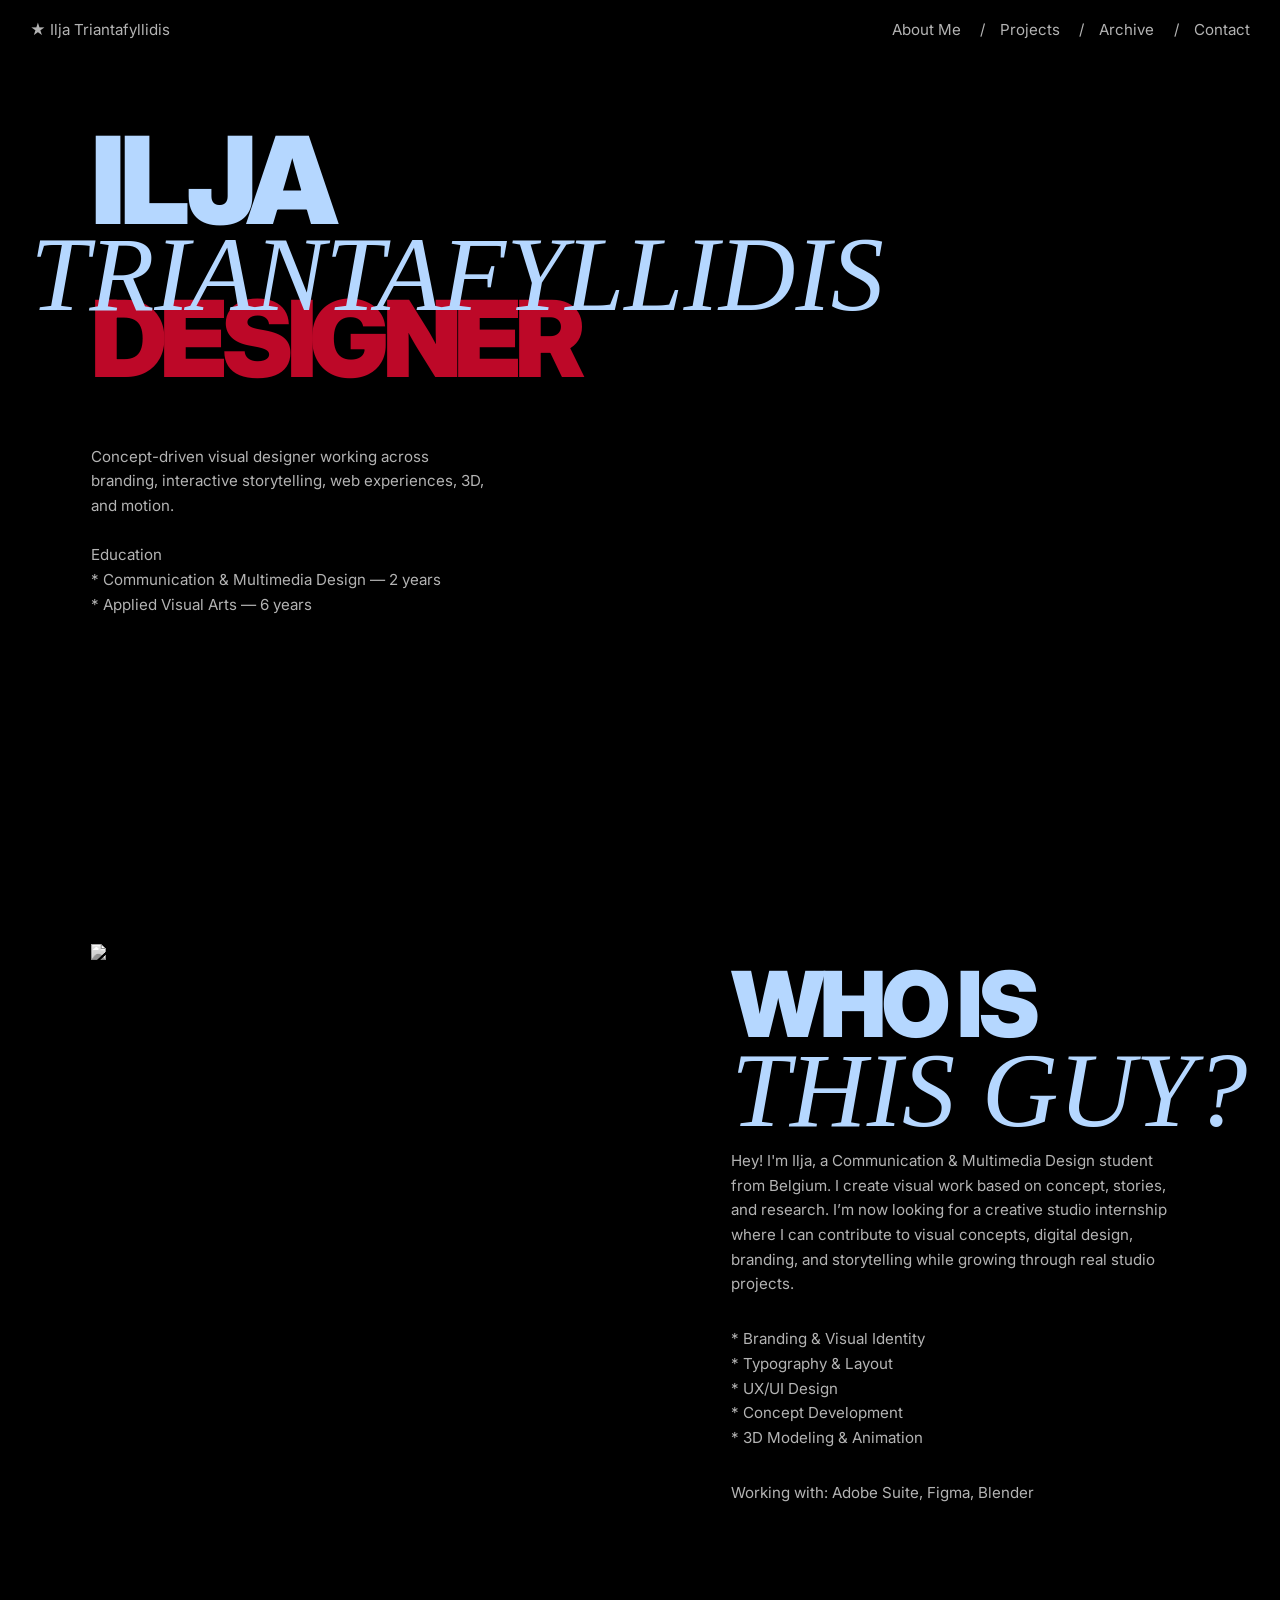
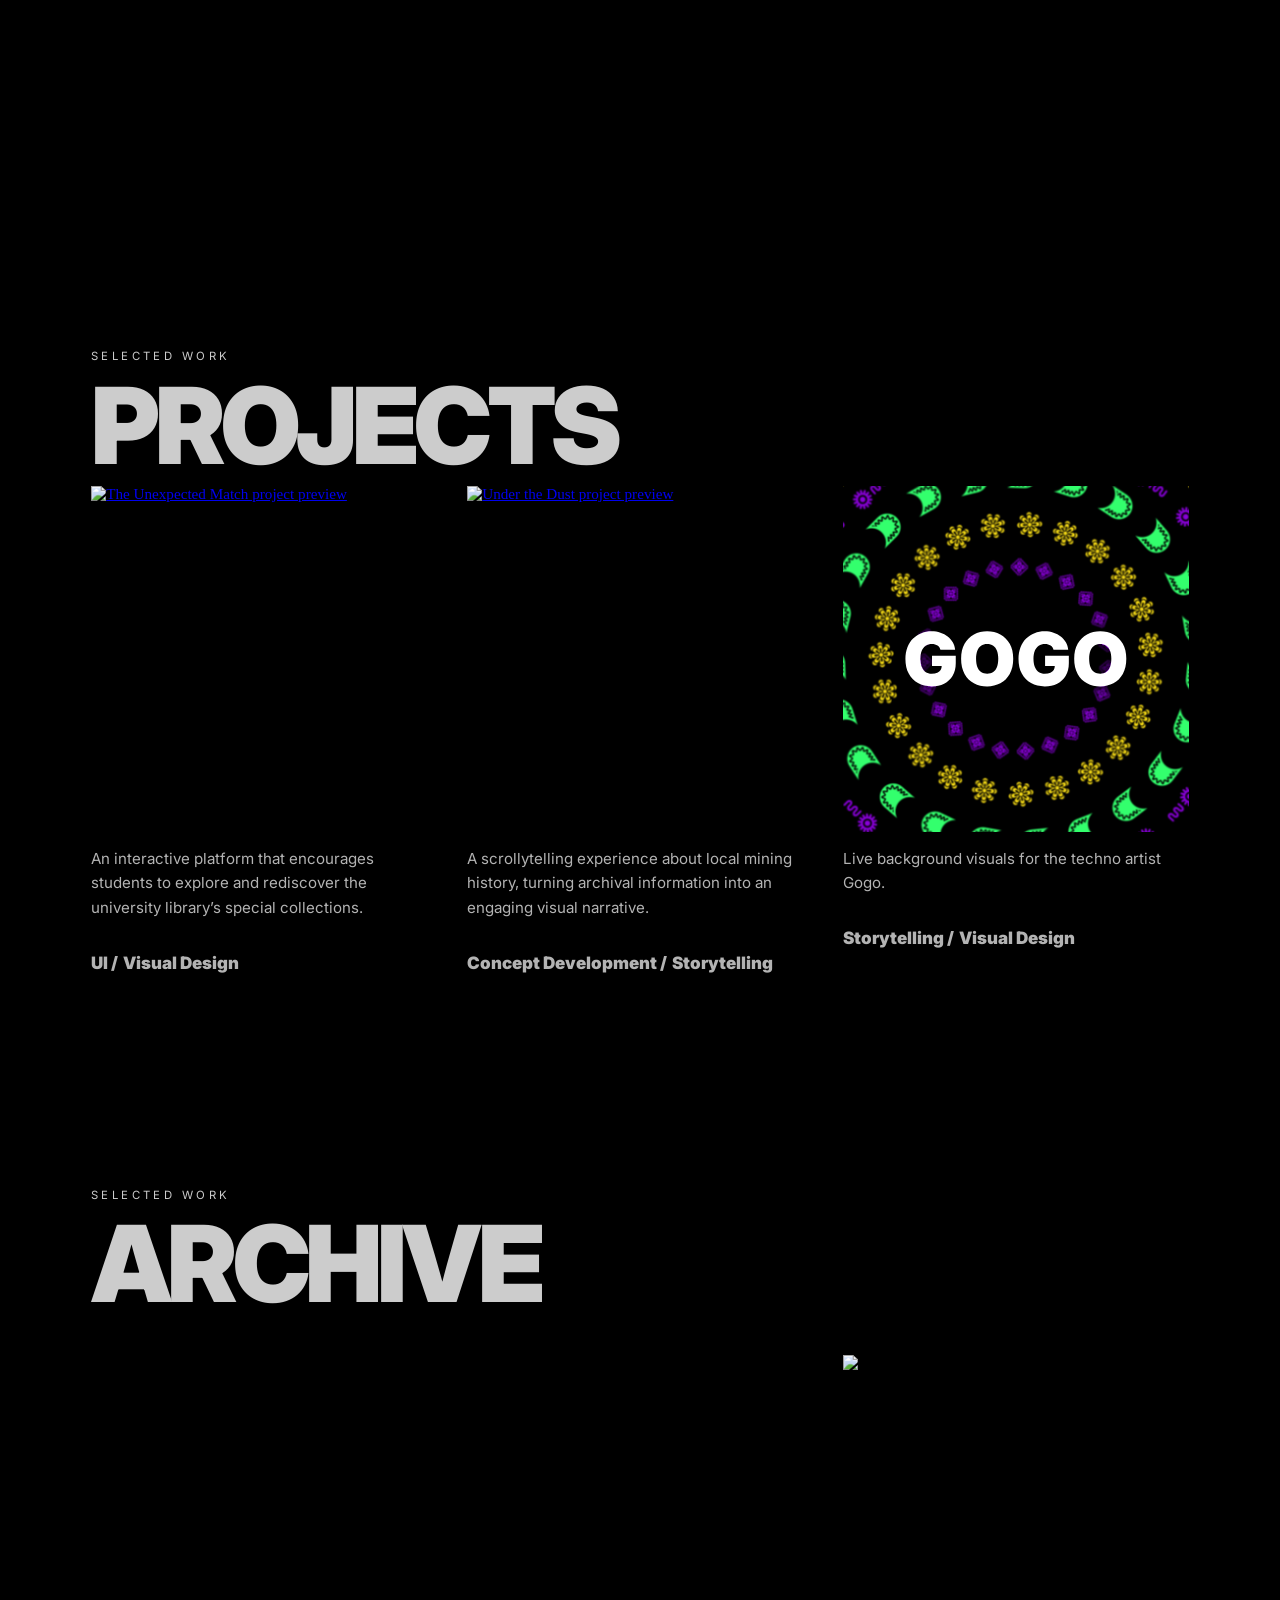
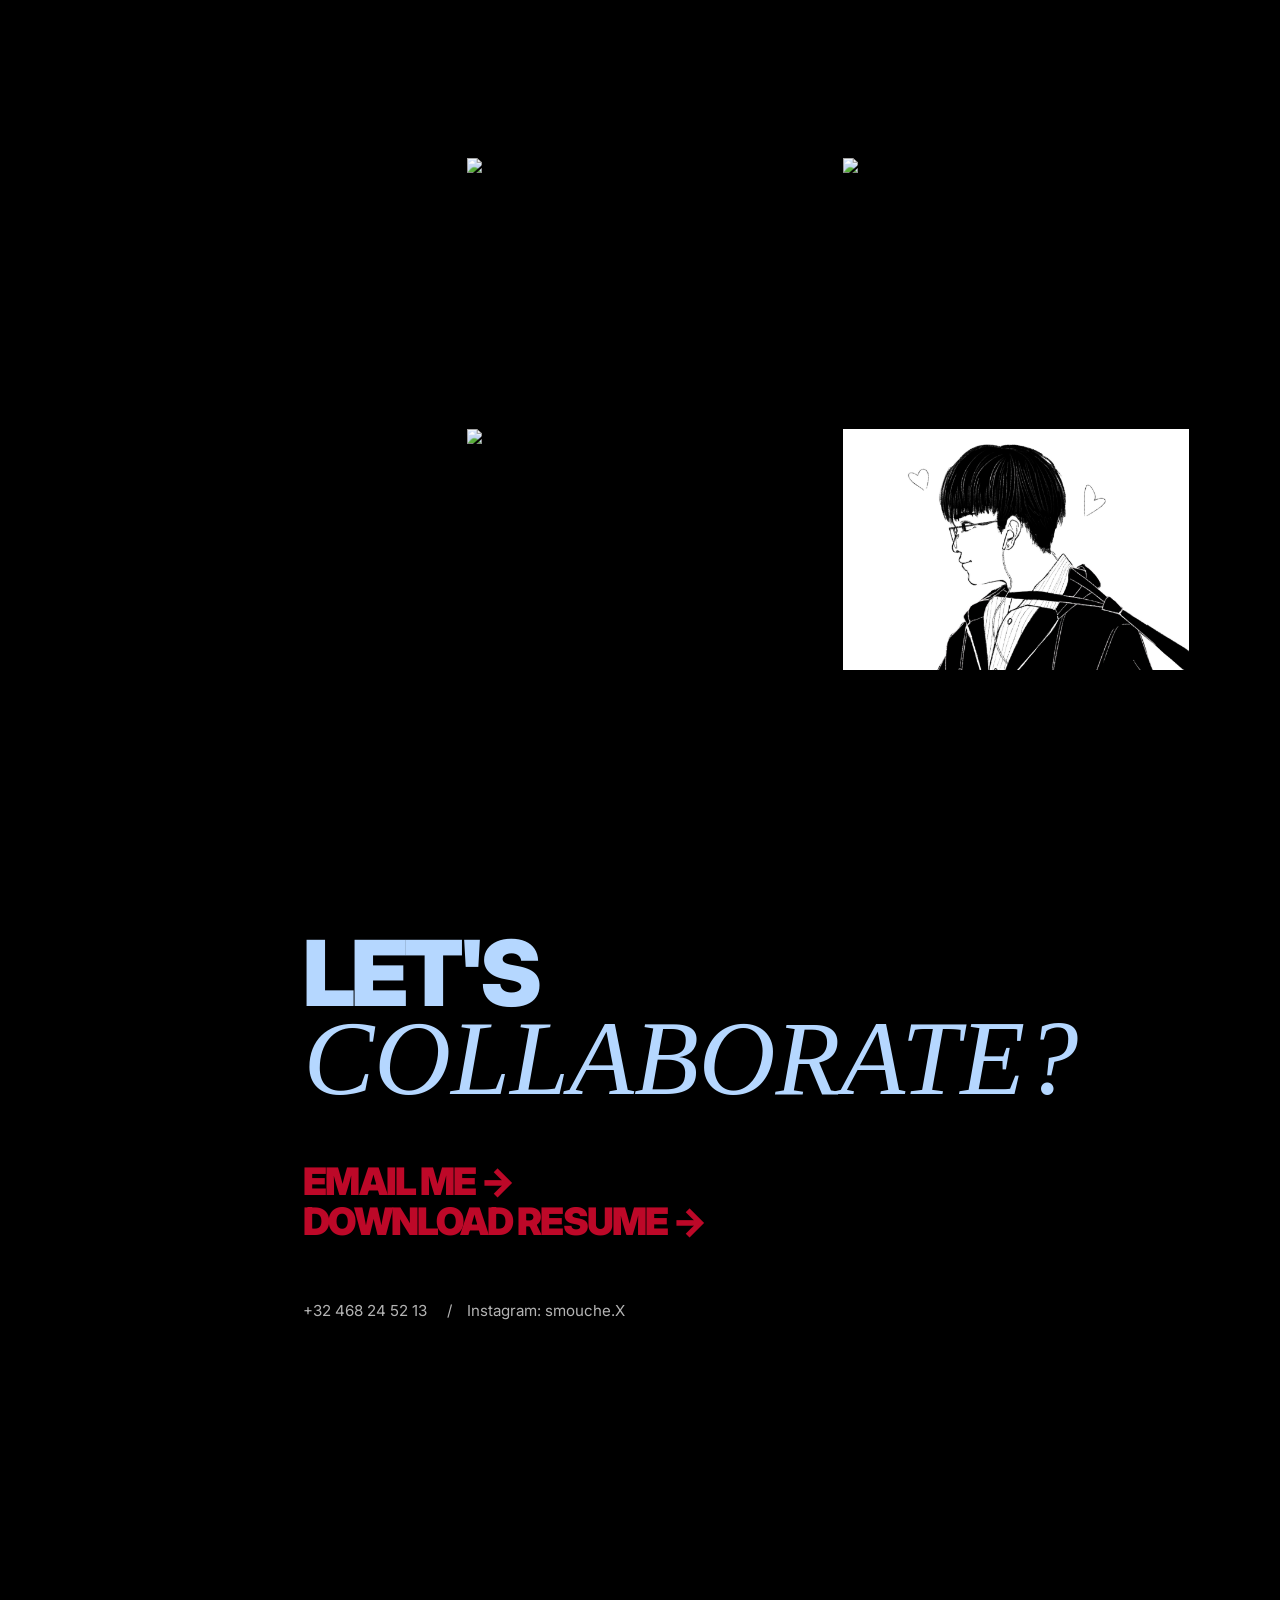
==== commit dbe24856: "Add files via upload" ====
--- a/index.html
+++ b/index.html
@@ -21,15 +21,15 @@
     <div class="pageRevealOverlay" aria-hidden="true"></div>
 
     <nav class="siteNav" aria-label="Primary navigation">
-        <div class="siteNavBrand navLeft">
-            <a href="index.html#top" class="homeLink">★ Ilja Triantafyllidis</a>
+            <div class="siteNavBrand navLeft">
+            <a href="#top" class="homeLink">★ Ilja Triantafyllidis</a>
         </div>
         <div class="siteNavLinks">
             <ul class="siteNavList ulWhite">
-                <li><a href="index.html#about">About Me</a></li>
-                <li><a href="index.html#projects">Projects</a></li>
-                <li><a href="index.html#archive">Archive</a></li>
-                <li><a href="index.html#contact">Contact</a></li>
+                <li><a href="#about">About Me</a></li>
+                <li><a href="#projects">Projects</a></li>
+                <li><a href="#archive">Archive</a></li>
+                <li><a href="#contact">Contact</a></li>
             </ul>
         </div>
     </nav>
@@ -64,7 +64,7 @@
             </div>
             <div class="introContent rightIntro">
                 <h4>WHO IS</h4>
-                <h2> THIS GUY?</h2>
+                <h2>THIS GUY?</h2>
                 <p>Hey! I'm Ilja, a Communication & Multimedia Design student from Belgium.
                     I create visual work based on concept, stories, and research.
                     I’m now looking for a creative studio internship where I can contribute to visual concepts, digital
@@ -85,34 +85,34 @@
             <div class="projectItems">
                 <article class="projectItem">
                     <a href="theUnexpectedMatch.html">
-                        <img src="assets/img/theUnexpectedMatch.png" alt="the unexpected match" class="projectImg">
+                        <img src="assets/img/theUnexpectedMatch.png" alt="The Unexpected Match project preview" class="projectImg">
                     </a>
                     <p>An interactive platform that encourages students to explore and rediscover the university
                         library’s special collections.</p>
                     <ul>
                         <li>UI</li>
-                        <li>VISUAL DESIGN</li>
+                        <li>Visual Design</li>
                     </ul>
                 </article>
                 <article class="projectItem">
                     <a href="underTheDust.html">
-                        <img src="assets/img/onderHetStof.png" alt="onder het stof" class="projectImg">
+                        <img src="assets/img/onderHetStof.png" alt="Under the Dust project preview" class="projectImg">
                     </a>
                     <p>A scrollytelling experience about local mining history, turning archival information into an
                         engaging visual narrative.</p>
                     <ul>
-                        <li>CONCEPT DEVELOPMENT</li>
-                        <li>STORYTELLING</li>
+                        <li>Concept Development</li>
+                        <li>Storytelling</li>
                     </ul>
                 </article>
                 <article class="projectItem">
                     <a href="gogoVisuals.html">
-                        <img src="assets/img/gogoVisuals.svg" alt="gogo visuals" class="projectImg">
+                        <img src="assets/img/gogoVisuals.svg" alt="Gogo Visuals project preview" class="projectImg">
                     </a>
                     <p>Live background visuals for the techno artist Gogo.</p>
                     <ul>
-                        <li>STORYTELLING</li>
-                        <li>VISUAL DESIGN</li>
+                        <li>Storytelling</li>
+                        <li>Visual Design</li>
                     </ul>
                 </article>
 
@@ -125,49 +125,52 @@
 
             <div class="archiveGrid" aria-label="Archive gallery">
                 <article class="archiveCell archiveItem cell-a">
-                    <video class="archiveImg" muted loop autoplay playsinline>
-                        <source src="https://res.cloudinary.com/dfewxkke0/video/upload/v1777855401/SUBWAY_rwissx.mp4" type="video/mp4">
+                    <video class="archiveImg" muted loop autoplay playsinline aria-label="Subway blender animation preview">
+                        <source src="https://res.cloudinary.com/dfewxkke0/video/upload/q_auto/f_auto/v1777855401/SUBWAY_rwissx.mp4"
+                            type="video/mp4">
                     </video>
                     <span class="archiveTitle">Blender Animation</span>
                 </article>
                 <article class="archiveCell archiveItem cell-b">
-                    <img src="assets/img/B.png" alt="Archive image 2" class="archiveImg">
+                    <img src="assets/img/B.png" alt="Blender scene: interior composition" class="archiveImg">
                     <span class="archiveTitle">Blender Scene</span>
                 </article>
                 <article class="archiveCell archiveItem cell-c">
-                    <video class="archiveImg" muted loop autoplay playsinline>
-                        <source src="https://res.cloudinary.com/dfewxkke0/video/upload/v1777855511/blenderAnimation_xwqbpx.mp4" type="video/mp4">
+                    <video class="archiveImg" muted loop autoplay playsinline aria-label="Blender rotating model animation">
+                        <source
+                            src="https://res.cloudinary.com/dfewxkke0/video/upload/q_auto/f_auto/v1777855511/blenderAnimation_xwqbpx.mp4"
+                            type="video/mp4">
                     </video>
                     <span class="archiveTitle">Blender Animation</span>
                 </article>
                 <article class="archiveCell archiveItem archivePan cell-d">
-                    <img src="assets/img/D.jpg" alt="Archive image 4" class="archiveImg">
+                    <img src="assets/img/D.jpg" alt="Digital illustration: stylized portrait" class="archiveImg">
                     <span class="archiveTitle">Digital Illustration</span>
                 </article>
                 <article class="archiveCell archiveItem cell-e">
-                    <img src="assets/img/E.jpg" alt="Archive image 5" class="archiveImg">
+                    <img src="assets/img/E.jpg" alt="Digital illustration: abstract composition" class="archiveImg">
                     <span class="archiveTitle">Digital Illustration</span>
                 </article>
                 <article class="archiveCell archiveItem cell-f">
-                    <img src="assets/img/F.jpg" alt="Archive image 6" class="archiveImg">
+                    <img src="assets/img/F.jpg" alt="Digital illustration: poster mockup" class="archiveImg">
                     <span class="archiveTitle">Digital Illustration</span>
                 </article>
                 <article class="archiveCell archiveItem cell-g">
-                    <img src="assets/img/G.jpg" alt="Archive image 7" class="archiveImg">
-                    <span class="archiveTitle">Digital Illustration</span>
-                </article>
-            </div>
-
-
-        </section>
-
-        <aside class="archiveModal" id="archiveModal" aria-hidden="true" role="dialog" aria-modal="true"
+                    <img src="assets/img/G.jpg" alt="Digital illustration: color study" class="archiveImg">
+                    <span class="archiveTitle">Digital Illustration</span>
+                </article>
+            </div>
+
+
+        </section>
+
+        <aside class="archiveModal" id="archiveModal" aria-hidden="true" role="dialog"
             aria-label="Archive image viewer">
             <button type="button" class="archiveModalClose" id="archiveModalClose"
                 aria-label="Close image popup">×</button>
             <div class="archiveModalViewport" id="archiveModalViewport">
                 <img src="" alt="" class="archiveModalImage" id="archiveModalImage">
-                <video class="archiveModalVideo" id="archiveModalVideo" loop playsinline></video>
+                <video class="archiveModalVideo" id="archiveModalVideo" loop playsinline aria-label="Archive media viewer"></video>
             </div>
         </aside>
 
@@ -180,8 +183,8 @@
             </div>
             <ul class="contactMeta ulWhite">
                 <li><a href="tel:+32468245213">+32 468 24 52 13</a></li>
-                <li><a href="https://instagram.com/smouche.X" target="_blank" rel="noopener noreferrer">Instragram:
-                        smouche.X</a></li>
+                <li><a href="https://instagram.com/smouche.X" target="_blank" rel="noopener noreferrer">Instagram:
+                    smouche.X</a></li>
             </ul>
         </section>
 
@@ -196,4 +199,4 @@
     <script src="js/script.js"></script>
 </body>
 
-</html>
+</html>
